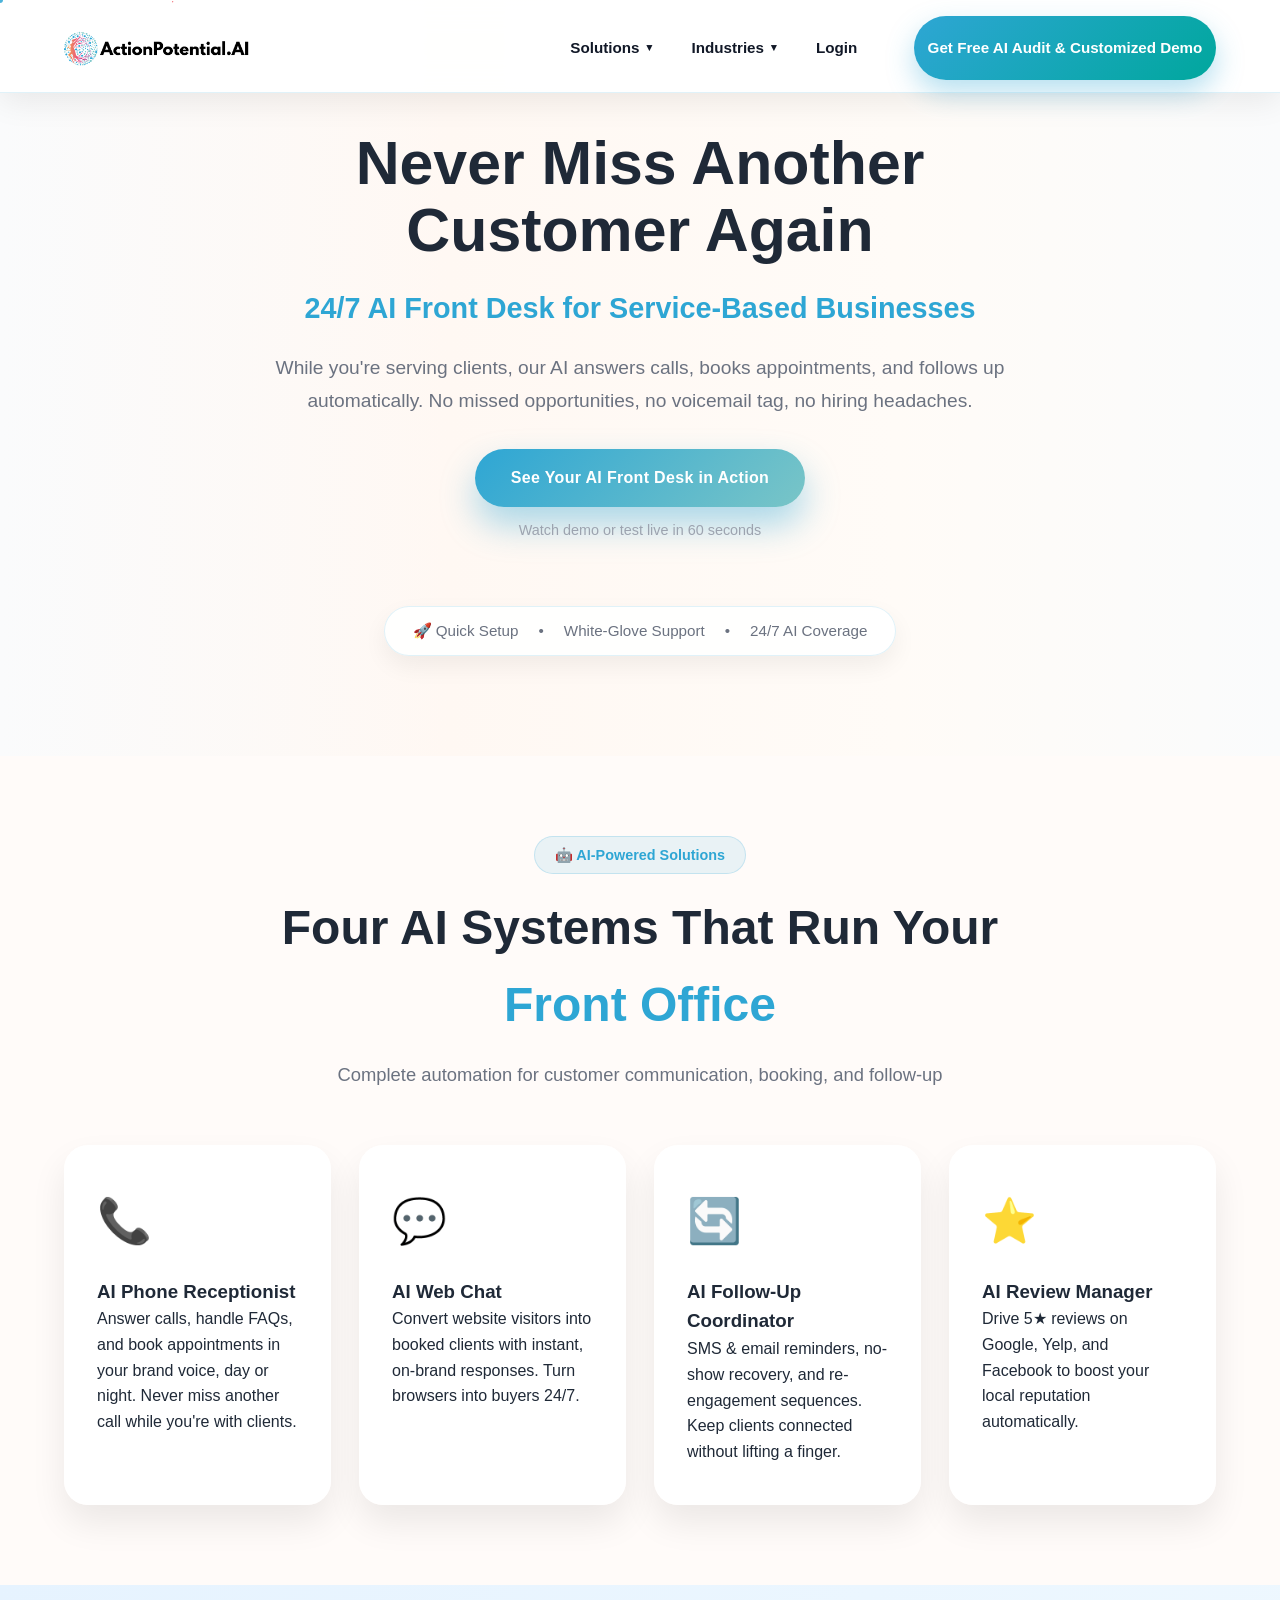
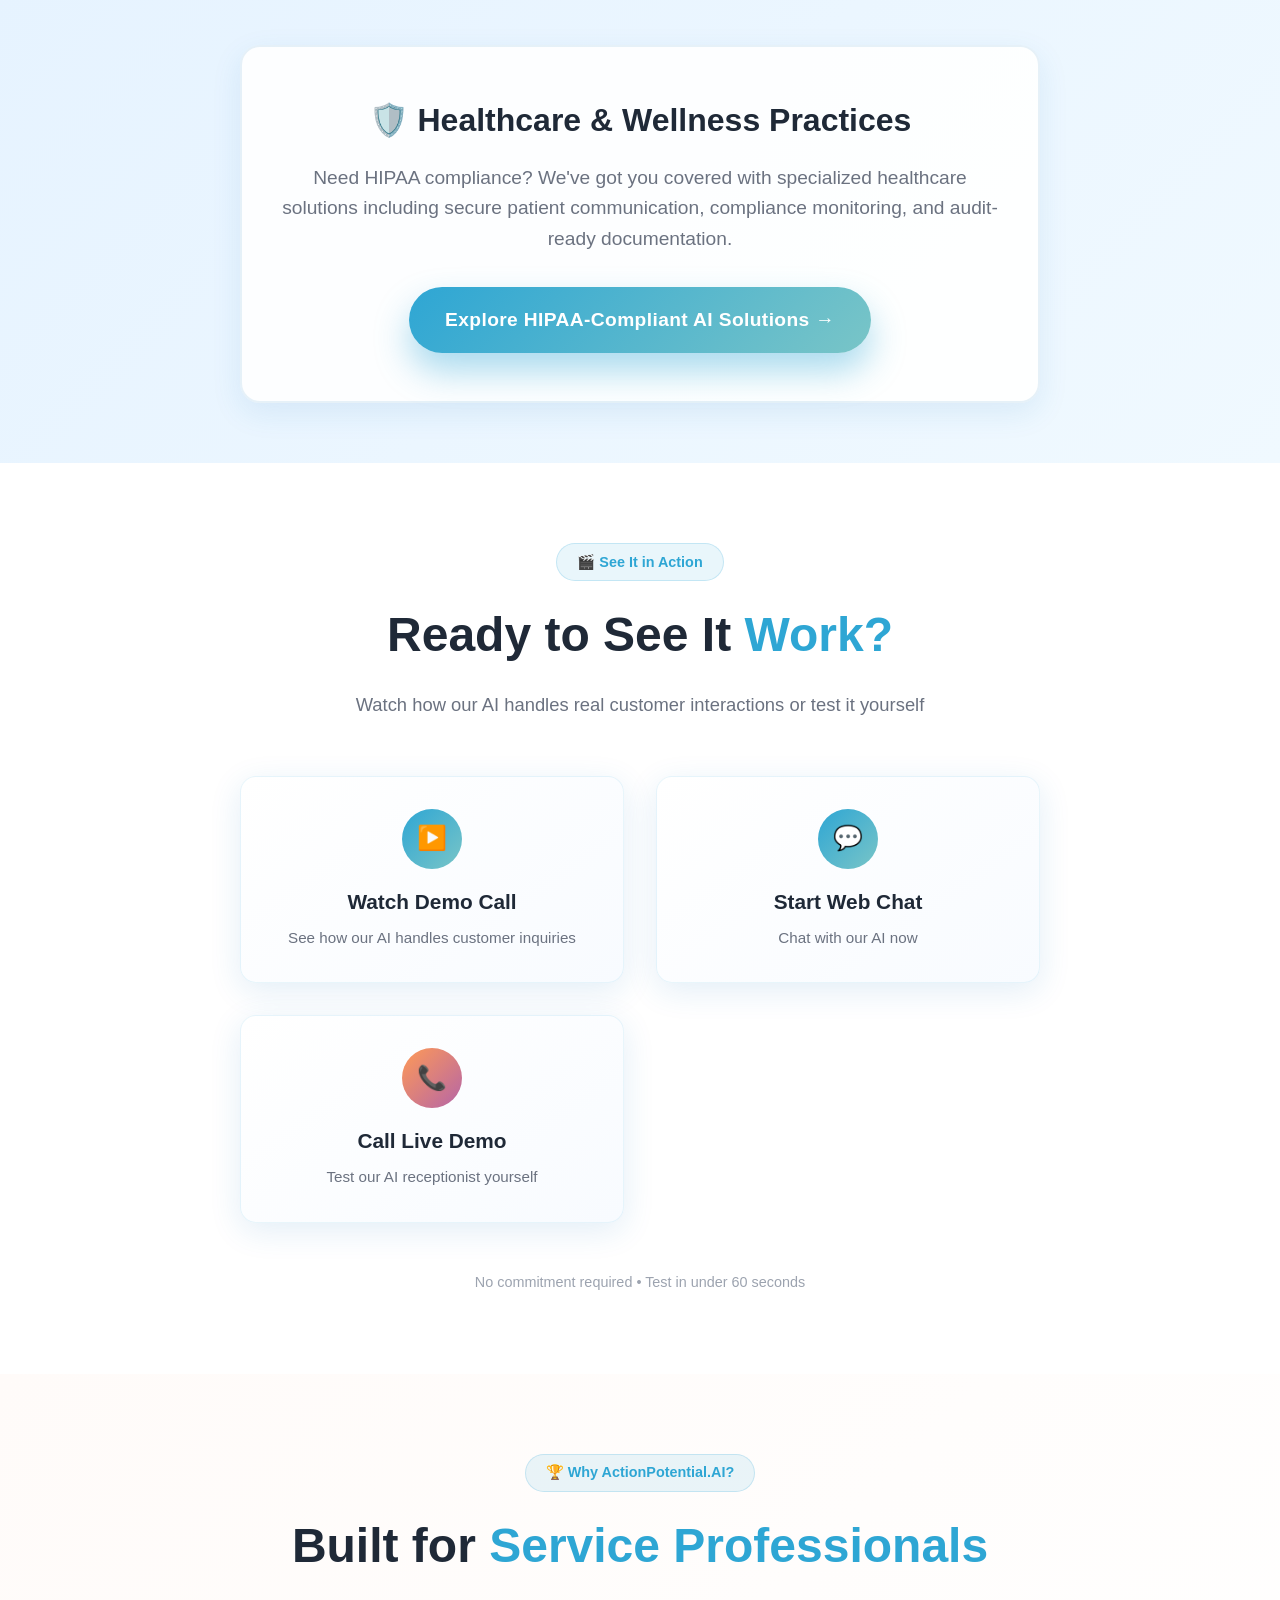
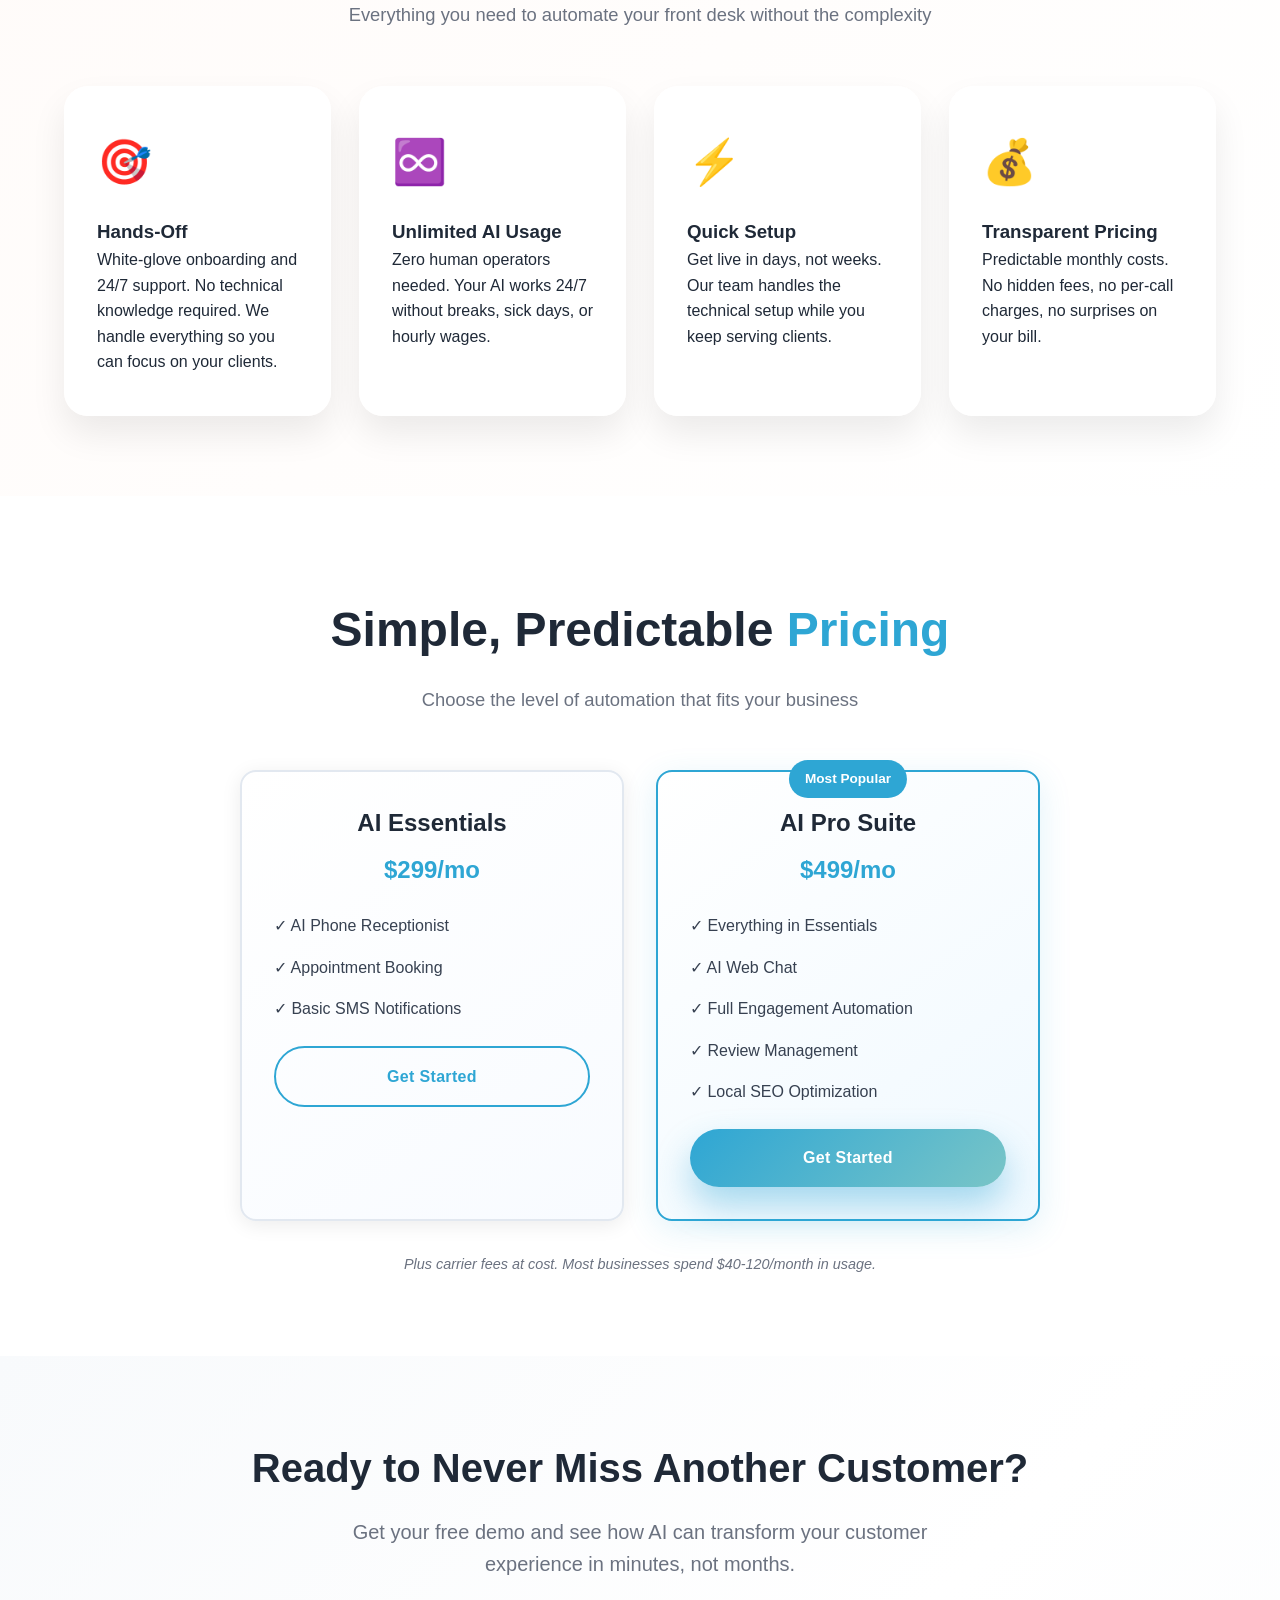
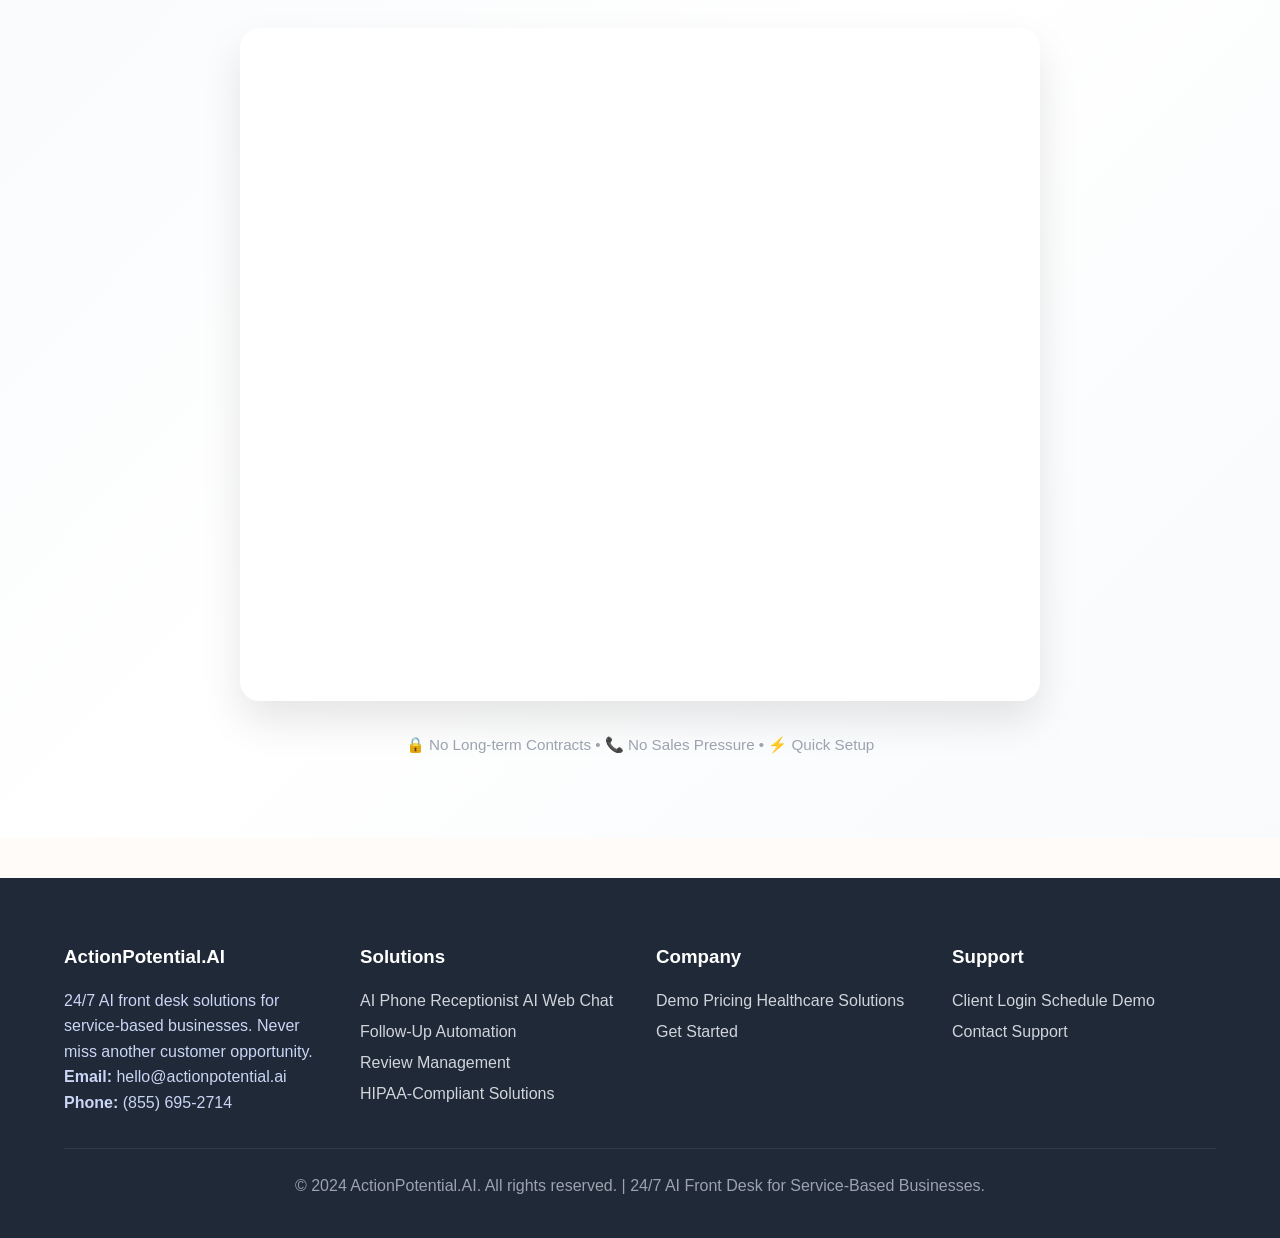
==== index.html @ dea73822 "feat(cursor): bring HIPAA pointer trail to home page Added the cursor-follower and dot visuals (with" ====
<!DOCTYPE html>
<html lang="en">
<head>
    <meta charset="UTF-8">
    <meta name="viewport" content="width=device-width, initial-scale=1.0">
    <title>ActionPotential.AI - 24/7 AI Front Desk for Service-Based Businesses</title>
    <meta name="description" content="Never miss a call, inquiry, or booking opportunity again. Our 24/7 AI receptionist, chat concierge, and engagement automations work for all service-based businesses.">
    
    <style>
        :root {
            --sand: #fffbf9;
            --card: rgba(255, 255, 255, 0.85);
            --glass: rgba(255, 255, 255, 0.9);
            --ink: #1f2937;
            --muted: #6b7280;
            --brand: #2EA6D4;
            --brand-dark: #1B75BB;
            --mint: #79C5C7;
            --nav-logo-size: clamp(48px, 6vw, 64px);
            --nav-logo-shift: calc(var(--nav-logo-size) * -0.23);
        }

        * {
            margin: 0;
            padding: 0;
            box-sizing: border-box;
            scroll-behavior: smooth;
        }

        body {
            font-family: -apple-system, BlinkMacSystemFont, 'Segoe UI', Roboto, sans-serif;
            line-height: 1.6;
            color: var(--ink);
            background: var(--sand);
            overflow-x: hidden;
        }

        img {
            max-width: 100%;
            height: auto;
            display: block;
        }

        a {
            color: var(--brand);
        }

        .mesh-gradient {
            position: fixed;
            inset: 0;
            background: var(--sand);
            z-index: -3;
        }

        .mesh-gradient::before {
            content: '';
            position: absolute;
            inset: 0;
            background:
                radial-gradient(circle at 20% 30%, rgba(255, 154, 86, 0.08) 0%, transparent 45%),
                radial-gradient(circle at 80% 60%, rgba(46, 166, 212, 0.08) 0%, transparent 50%),
                radial-gradient(circle at 40% 80%, rgba(121, 197, 199, 0.08) 0%, transparent 45%);
            animation: meshShift 30s ease-in-out infinite;
        }

        @keyframes meshShift {
            0%, 100% { transform: translate(0, 0) scale(1); }
            33% { transform: translate(-5%, -5%) scale(1.05); }
            66% { transform: translate(5%, 5%) scale(0.95); }
        }

        .floating-orbs {
            position: fixed;
            inset: 0;
            pointer-events: none;
            z-index: -2;
            overflow: hidden;
        }

        .orb {
            position: absolute;
            border-radius: 50%;
            filter: blur(80px);
            opacity: 0.12;
            animation: float 24s ease-in-out infinite;
            will-change: transform;
        }

        .orb1 { width: 600px; height: 600px; background: #2EA6D4; top: -200px; left: -200px; }
        .orb2 { width: 500px; height: 500px; background: #FF9A56; bottom: -200px; right: -150px; animation-delay: -6s; }
        .orb3 { width: 480px; height: 480px; background: #79C5C7; top: 30%; left: 45%; animation-delay: -12s; }
        .orb4 { width: 420px; height: 420px; background: #B565A7; top: 15%; right: 5%; animation-delay: -18s; }

        @keyframes float {
            0%, 100% { transform: translate(0, 0) scale(1); }
            25% { transform: translate(20px, -30px) scale(1.05); }
            50% { transform: translate(-15px, 20px) scale(0.95); }
            75% { transform: translate(-25px, -15px) scale(1.02); }
        }

        .cursor-follower {
            position: fixed;
            width: 48px;
            height: 48px;
            border-radius: 50%;
            background: radial-gradient(circle,
                rgba(46, 166, 212, 0.15) 0%,
                rgba(121, 197, 199, 0.1) 35%,
                rgba(27, 117, 187, 0.05) 60%,
                transparent 80%);
            pointer-events: none;
            z-index: 9999;
            transform: translate(-50%, -50%);
            transition: all 0.25s cubic-bezier(0.25, 0.46, 0.45, 0.94);
            mix-blend-mode: screen;
            filter: blur(0.5px);
            display: none;
            opacity: 0.85;
            will-change: transform, left, top;
        }

        .cursor-dot {
            position: fixed;
            width: 6px;
            height: 6px;
            border-radius: 50%;
            background: #2EA6D4;
            pointer-events: none;
            z-index: 10000;
            transform: translate(-50%, -50%);
            transition: all 0.08s ease-out;
            display: none;
            opacity: 0.85;
            will-change: transform, left, top;
        }

        @media (hover: hover) and (pointer: fine) {
            .cursor-follower,
            .cursor-dot {
                display: block;
            }

            body {
                cursor: none;
            }
        }

        body.cursor-hover .cursor-follower {
            width: 64px;
            height: 64px;
            background: radial-gradient(circle,
                rgba(255, 154, 86, 0.12) 0%,
                rgba(181, 101, 167, 0.08) 30%,
                rgba(46, 166, 212, 0.05) 60%,
                transparent 85%);
            filter: blur(0.8px);
            opacity: 0.95;
        }

        body.cursor-hover .cursor-dot {
            transform: translate(-50%, -50%) scale(1.25);
            background: linear-gradient(135deg, #2EA6D4, #00A79D);
        }

        body.cursor-service .cursor-follower {
            width: 72px;
            height: 72px;
            background: radial-gradient(circle,
                rgba(46, 166, 212, 0.08) 0%,
                rgba(27, 117, 187, 0.05) 40%,
                transparent 85%);
            border: 1px solid rgba(46, 166, 212, 0.15);
            filter: blur(0.5px);
        }

        body.cursor-gradient .cursor-follower {
            width: 56px;
            height: 56px;
            background: radial-gradient(circle,
                rgba(46, 166, 212, 0.12) 0%,
                rgba(121, 197, 199, 0.08) 30%,
                rgba(255, 154, 86, 0.04) 60%,
                transparent 85%);
            animation: gentlePulse 3s ease-in-out infinite;
            filter: blur(1px);
        }

        .cursor-follower.clicking {
            transform: translate(-50%, -50%) scale(0.85);
        }

        .cursor-dot.clicking {
            transform: translate(-50%, -50%) scale(0.6);
        }

        @keyframes gentlePulse {
            0%, 100% { transform: scale(1); opacity: 0.85; }
            50% { transform: scale(1.08); opacity: 1; }
        }

        @media (hover: none) and (pointer: coarse) {
            .cursor-follower,
            .cursor-dot {
                display: none !important;
            }

            body {
                cursor: auto !important;
            }
        }

        ::selection {
            background: rgba(46, 166, 212, 0.2);
            color: var(--ink);
        }

        ::-webkit-scrollbar { width: 12px; background: #f8fafc; }
        ::-webkit-scrollbar-track { background: #f1f5f9; border-radius: 10px; margin: 5px; }
        ::-webkit-scrollbar-thumb {
            background: var(--brand);
            border-radius: 10px;
            border: 2px solid #f1f5f9;
        }
        ::-webkit-scrollbar-thumb:hover { background: var(--brand-dark); }

        .container {
            max-width: 1200px;
            margin: 0 auto;
            padding: 0 24px;
        }

        header {
            position: fixed;
            inset: 0 0 auto 0;
            background: rgba(255, 255, 255, 0.92);
            border-bottom: 1px solid rgba(46, 166, 212, 0.15);
            backdrop-filter: blur(20px);
            -webkit-backdrop-filter: blur(20px);
            z-index: 1000;
            padding: 1rem 0 0.75rem 0;
            box-shadow: 0 8px 30px rgba(0, 0, 0, 0.08);
            animation: slideDown 0.8s ease;
        }

        @keyframes slideDown {
            from { transform: translateY(-100%); opacity: 0; }
            to { transform: translateY(0); opacity: 1; }
        }

        nav {
            display: flex;
            justify-content: space-between;
            align-items: center;
            gap: 1.5rem;
        }

        .logo {
            display: inline-flex;
            align-items: center;
            gap: 0.75rem;
            line-height: 1;
        }

        .logo a {
            display: inline-flex;
            align-items: center;
            line-height: 1;
        }

        .logo-image {
            height: var(--nav-logo-size);
            width: auto;
            display: block;
            transition: transform 0.3s ease;
            transform: translateY(var(--nav-logo-shift));
        }

        .logo-image:hover {
            transform: translateY(var(--nav-logo-shift)) scale(1.05);
        }

        .nav-links {
            display: flex;
            list-style: none;
            gap: 0.6rem;
            align-items: center;
            min-height: var(--nav-logo-size);
        }

        .nav-links .spacer {
            width: 1.5rem;
            display: inline-block;
        }

        .nav-item {
            position: relative;
        }

        .nav-link {
            display: inline-flex;
            align-items: center;
            justify-content: center;
            gap: 0.3rem;
            padding: 0 0.85rem;
            height: var(--nav-logo-size);
            border-radius: 999px;
            font-size: 0.95rem;
            font-weight: 600;
            color: #111827;
            line-height: 1;
            text-decoration: none;
            transition: background 0.2s ease, color 0.2s ease;
        }

        .nav-link:hover,
        .nav-link:focus-visible {
            background: rgba(46, 166, 212, 0.12);
            color: var(--ink);
        }

        .cta-link {
            background: linear-gradient(135deg, var(--brand), #00A79D);
            color: #fff !important;
            box-shadow: 0 12px 28px rgba(46, 166, 212, 0.35);
            position: relative;
            overflow: hidden;
        }

        .cta-link::before {
            content: '';
            position: absolute;
            inset: 0;
            background: linear-gradient(90deg, transparent, rgba(255,255,255,0.45), transparent);
            transform: translateX(-100%);
            transition: transform 0.5s ease;
        }

        .cta-link:hover::before {
            transform: translateX(100%);
        }

        .dropdown-arrow {
            font-size: 0.65rem;
            transition: transform 0.3s ease;
        }

        .nav-item:hover > .nav-link .dropdown-arrow {
            transform: rotate(180deg);
        }

        .mega {
            position: static;
        }

        .mega-panel {
            position: absolute;
            left: 50%;
            top: calc(100% + 0.3rem);
            transform: translate(-50%, 0);
            background: rgba(255, 255, 255, 0.98);
            border-radius: 24px;
            border: 1px solid rgba(46, 166, 212, 0.15);
            box-shadow: 0 35px 65px rgba(15, 23, 42, 0.18);
            padding: 2rem;
            min-width: 880px;
            opacity: 0;
            pointer-events: none;
            transition: opacity 0.18s ease;
            z-index: 1000;
        }

        .mega-panel.simple-grid {
            display: grid;
            grid-template-columns: 1fr;
            gap: 0.5rem;
            min-width: 320px;
            padding: 1.5rem;
        }

        .mega-panel.simple-grid a {
            font-size: 0.95rem;
            font-weight: 600;
        }

        .mega-panel.simple-grid a + a {
            margin-top: 0.4rem;
        }

        .mega-panel::before {
            content: '';
            position: absolute;
            top: -30px;
            left: -16px;
            right: -16px;
            height: 30px;
            pointer-events: none;
        }

        .industries-grid {
            display: grid;
            grid-template-columns: repeat(2, minmax(220px, 1fr));
            gap: 1.5rem;
        }

        .industries-grid a {
            display: block;
            padding: 0.65rem 0;
        }

        .mega-panel__intro {
            display: flex;
            justify-content: space-between;
            align-items: center;
            gap: 1.5rem;
            padding-bottom: 1.5rem;
            border-bottom: 1px solid rgba(15, 23, 42, 0.08);
        }

        .mega-panel__intro h3 {
            font-size: 1.25rem;
            margin-bottom: 0.4rem;
            color: var(--ink);
        }

        .mega-panel__intro p {
            margin: 0;
            color: var(--muted);
        }

        .mega-panel__cta {
            border-radius: 999px;
            padding: 0.65rem 1.75rem;
            border: 1px solid rgba(46, 166, 212, 0.4);
            text-decoration: none;
            font-weight: 600;
            color: var(--brand);
            transition: background 0.2s ease, color 0.2s ease;
            white-space: nowrap;
        }

        .mega-panel__cta:hover {
            background: rgba(46, 166, 212, 0.08);
            color: var(--brand-dark);
        }

        .mega-grid {
            display: grid;
            grid-template-columns: repeat(3, minmax(0, 1fr));
            gap: 1.5rem;
            margin-top: 1.5rem;
        }

        .mega:hover .mega-panel,
        .mega:focus-within .mega-panel,
        .mega.is-open .mega-panel {
            opacity: 1;
            pointer-events: auto;
            transform: translate(-50%, 0);
        }

        .mega-label {
            text-transform: uppercase;
            letter-spacing: 0.08em;
            font-size: 0.75rem;
            color: #9ca3af;
            margin-bottom: 0.85rem;
        }

        .mega-panel a {
            display: block;
            padding: 0.65rem 0;
            border-radius: 10px;
            text-decoration: none;
            color: var(--ink);
            transition: transform 0.2s ease, background 0.2s ease;
        }

        .mega-panel a strong {
            display: block;
            font-size: 0.98rem;
            font-weight: 600;
        }

        .mega-panel a small {
            display: block;
            font-size: 0.85rem;
            color: var(--muted);
            margin-top: 0.25rem;
        }

        .mega-panel a:hover {
            background: rgba(46, 166, 212, 0.08);
            transform: translateX(4px);
        }

        .mega-highlight {
            background: linear-gradient(135deg, rgba(46, 166, 212, 0.08), rgba(121, 197, 199, 0.12));
            border: 1px solid rgba(46, 166, 212, 0.2);
        }

        .mega-panel .mega-cta {
            margin-top: 0.5rem;
            border-radius: 999px;
            padding: 0.65rem 1.75rem;
            text-align: center;
            border: 1px solid rgba(46, 166, 212, 0.4);
        }

        .mega-panel ul {
            list-style: none;
            margin: 0;
            padding: 0;
        }

        .mega-panel ul li + li {
            margin-top: 0.4rem;
        }

        .btn-primary,
        .btn-secondary {
            border-radius: 999px;
            font-weight: 600;
            letter-spacing: 0.02em;
            padding: 1rem 2.25rem;
            display: inline-flex;
            justify-content: center;
            align-items: center;
            text-decoration: none;
            transition: transform 0.3s ease, box-shadow 0.3s ease;
        }

        .btn-primary {
            background: linear-gradient(135deg, var(--brand), var(--mint));
            color: white;
            box-shadow: 0 18px 35px rgba(46, 166, 212, 0.4);
        }

        .btn-primary:hover {
            transform: translateY(-2px);
        }

        .btn-secondary {
            border: 2px solid var(--brand);
            color: var(--brand);
            background: transparent;
        }

        .btn-secondary:hover {
            background: var(--brand);
            color: white;
            transform: translateY(-2px);
            box-shadow: 0 15px 30px rgba(46, 166, 212, 0.3);
        }

        .hero {
            padding: 130px 0 100px;
            background: linear-gradient(90deg, #fafbfc 0%, #fff8f3 35%, #fffbf7 70%, #fafbfc 100%);
            position: relative;
        }

        .hero-content {
            text-align: center;
            max-width: 840px;
            margin: 0 auto;
            position: relative;
            z-index: 2;
        }

        .hero h1 {
            font-size: clamp(2.5rem, 5vw, 3.8rem);
            font-weight: 800;
            line-height: 1.1;
            margin-bottom: 1rem;
        }

        .hero-subtitle {
            font-size: 1.6rem;
            font-weight: 600;
            color: var(--brand);
            margin-bottom: 1.25rem;
        }

        .hero-description {
            font-size: 1.2rem;
            color: var(--muted);
            margin-bottom: 1.5rem;
        }

        .hero-cta {
            margin: 2rem 0;
        }

        .hero-note {
            color: #9ca3af;
            font-size: 0.95rem;
        }

        .rating {
            display: inline-flex;
            gap: 0.75rem;
            flex-wrap: wrap;
            background: rgba(255, 255, 255, 0.9);
            padding: 0.75rem 1.75rem;
            border-radius: 999px;
            border: 1px solid rgba(46, 166, 212, 0.15);
            box-shadow: 0 10px 25px rgba(0, 0, 0, 0.06);
        }

        .rating span {
            font-size: 0.95rem;
            color: var(--muted);
        }

        section {
            position: relative;
        }

        .section-block {
            padding: 90px 0;
        }

        .section-header {
            text-align: center;
            max-width: 720px;
            margin: 0 auto 3.5rem;
        }

        .section-badge {
            display: inline-flex;
            align-items: center;
            gap: 0.35rem;
            padding: 0.4rem 1.25rem;
            border-radius: 999px;
            background: rgba(46, 166, 212, 0.1);
            color: var(--brand);
            border: 1px solid rgba(46, 166, 212, 0.2);
            font-size: 0.9rem;
            font-weight: 600;
        }

        .section-header h2 {
            font-size: clamp(2.2rem, 4vw, 3rem);
            margin: 1rem 0;
        }

        .section-header p {
            font-size: 1.15rem;
            color: var(--muted);
        }

        .highlight {
            color: var(--brand);
        }

        .services {
            background: linear-gradient(135deg, #fffbf9 0%, #fffefd 45%, #fffbf9 100%);
        }

        .services-grid {
            display: grid;
            grid-template-columns: repeat(auto-fit, minmax(260px, 1fr));
            gap: 1.75rem;
        }

        .service-card {
            background: var(--glass);
            padding: 2.5rem 2rem;
            border-radius: 24px;
            border: 1px solid rgba(255, 255, 255, 0.7);
            box-shadow: 0 18px 35px rgba(0, 0, 0, 0.08);
            backdrop-filter: blur(18px);
            -webkit-backdrop-filter: blur(18px);
            transition: transform 0.35s ease, box-shadow 0.35s ease;
        }

        .service-card:hover {
            transform: translateY(-8px);
            box-shadow: 0 30px 45px rgba(46, 166, 212, 0.2);
        }

        .service-icon {
            font-size: 2.75rem;
            margin-bottom: 1.25rem;
        }

        .callout-card {
            max-width: 860px;
            margin: 0 auto;
            padding: 3rem 2.5rem;
            background: linear-gradient(135deg, rgba(240, 249, 255, 0.9), rgba(255, 255, 255, 0.9));
            border-radius: 28px;
            border: 1px solid rgba(46, 166, 212, 0.15);
            text-align: center;
            box-shadow: 0 25px 55px rgba(46, 166, 212, 0.18);
        }

        .callout-card h3 {
            font-size: 2rem;
            margin-bottom: 1rem;
        }

        .callout-card p {
            color: var(--muted);
            margin-bottom: 1.75rem;
            font-size: 1.15rem;
        }

        .demo-grid {
            display: grid;
            grid-template-columns: repeat(auto-fit, minmax(240px, 1fr));
            gap: 1.5rem;
            margin-top: 2rem;
        }

        .demo-card {
            background: var(--glass);
            border-radius: 24px;
            padding: 2rem 1.5rem;
            border: 1px solid rgba(255, 255, 255, 0.7);
            box-shadow: 0 20px 40px rgba(27, 117, 187, 0.12);
            text-align: center;
            transition: transform 0.3s ease, box-shadow 0.3s ease;
        }

        .demo-card.accent {
            border-color: rgba(255, 154, 86, 0.4);
            box-shadow: 0 25px 45px rgba(255, 154, 86, 0.25);
        }

        .demo-card:hover {
            transform: translateY(-8px);
        }

        .demo-icon {
            width: 64px;
            height: 64px;
            border-radius: 50%;
            margin: 0 auto 1rem;
            display: grid;
            place-items: center;
            font-size: 1.5rem;
            color: white;
            background: linear-gradient(135deg, var(--brand), var(--mint));
        }

        .demo-card h4 {
            font-size: 1.25rem;
            margin-bottom: 0.5rem;
        }

        .demo-card p {
            color: var(--muted);
            font-size: 0.95rem;
        }

        .section-note {
            text-align: center;
            color: #9ca3af;
            margin-top: 1.5rem;
            font-size: 0.95rem;
        }

        .why-choose {
            background: linear-gradient(135deg, #fffbf9 0%, #ffffff 60%, #fffbf9 100%);
        }

        .pricing-grid {
            max-width: 900px;
            margin: 0 auto;
            display: grid;
            grid-template-columns: repeat(auto-fit, minmax(260px, 1fr));
            gap: 1.75rem;
        }

        .pricing-card {
            background: var(--glass);
            padding: 2.25rem;
            border-radius: 24px;
            border: 1px solid rgba(255, 255, 255, 0.7);
            text-align: center;
            box-shadow: 0 25px 50px rgba(0, 0, 0, 0.08);
        }

        .pricing-card.featured {
            border: 2px solid var(--brand);
            box-shadow: 0 35px 60px rgba(46, 166, 212, 0.2);
            position: relative;
        }

        .pricing-card.featured::before {
            content: "Most Popular";
            position: absolute;
            top: -14px;
            left: 50%;
            transform: translateX(-50%);
            background: var(--brand);
            color: white;
            padding: 0.35rem 1.25rem;
            border-radius: 999px;
            font-size: 0.85rem;
            letter-spacing: 0.02em;
        }

        .pricing-price {
            font-size: 2.2rem;
            font-weight: 700;
            color: var(--brand);
            margin: 1rem 0;
        }

        .pricing-list {
            text-align: left;
            margin: 1.5rem 0;
        }

        .pricing-list p {
            color: var(--ink);
            margin-bottom: 0.75rem;
        }

        .pricing-footnote {
            text-align: center;
            margin-top: 2rem;
            color: var(--muted);
            font-style: italic;
            font-size: 0.9rem;
        }

        .cta-panel {
            max-width: 860px;
            margin: 0 auto;
            padding: 3rem 2.5rem;
            border-radius: 28px;
            text-align: center;
            background: linear-gradient(135deg, rgba(27, 117, 187, 0.05), rgba(46, 166, 212, 0.08));
            border: 1px solid rgba(46, 166, 212, 0.2);
            box-shadow: 0 30px 70px rgba(46, 166, 212, 0.18);
        }

        .booking-section {
            background: linear-gradient(135deg, #f8fafc 0%, #ffffff 40%, #f8fafc 100%);
        }

        .booking-panel {
            max-width: 860px;
            margin: 0 auto;
            background: rgba(255, 255, 255, 0.95);
            border-radius: 24px;
            padding: 2rem;
            border: 1px solid rgba(255, 255, 255, 0.8);
            box-shadow: 0 25px 55px rgba(0, 0, 0, 0.1);
        }

        .booking-frame {
            width: 100%;
            border: none;
            border-radius: 16px;
            height: 600px;
        }

        .booking-note {
            text-align: center;
            margin-top: 1.5rem;
            color: #9ca3af;
        }

        footer {
            background: var(--ink);
            color: #cbd5f5;
            padding: 4rem 0 2.5rem;
            margin-top: 40px;
        }

        .footer-content {
            display: grid;
            grid-template-columns: repeat(auto-fit, minmax(220px, 1fr));
            gap: 2rem;
            margin-bottom: 2rem;
        }

        .footer-section h3 {
            color: white;
            margin-bottom: 1rem;
        }

        .footer-section a {
            color: #d1d5db;
            text-decoration: none;
            margin-bottom: 0.35rem;
            display: inline-flex;
        }

        .footer-section a:hover {
            color: var(--brand);
        }

        .footer-bottom {
            border-top: 1px solid rgba(255, 255, 255, 0.08);
            padding-top: 1.5rem;
            text-align: center;
            color: #9ca3af;
        }

        .animate-on-scroll {
            opacity: 0;
            transform: translateY(24px);
            transition: opacity 0.8s ease, transform 0.8s ease;
        }

        .animate-on-scroll.animate-in {
            opacity: 1;
            transform: translateY(0);
        }

        @media (max-width: 992px) {
            nav {
                flex-wrap: wrap;
            }

            .header-actions {
                margin-left: auto;
            }
        }

        @media (max-width: 1024px) {
            .mega-panel {
                display: none !important;
            }
        }

        @media (max-width: 768px) {
            :root {
                --nav-logo-shift: 0px;
            }

            header {
                padding: 0.5rem 0;
            }

            .nav-links {
                display: none;
            }

            .hero {
                padding: 120px 0 80px;
            }

            .services-grid,
            .demo-grid,
            .pricing-grid {
                grid-template-columns: 1fr;
            }

            .callout-card,
            .cta-panel {
                padding: 2.25rem 1.5rem;
            }

            .dropdown-arrow {
                display: none;
            }
        }

        .mobile-heading {
            font-size: 0.85rem;
            text-transform: uppercase;
            letter-spacing: 0.08em;
            color: #9ca3af;
            margin-bottom: 0.5rem;
        }

        @media (max-width: 500px) {
            .hero {
                padding: 110px 0 70px;
            }

            .hero h1 {
                font-size: 2.2rem;
            }

            .hero-subtitle {
                font-size: 1.25rem;
            }

            .section-block {
                padding: 70px 0;
            }

            .callout-card h3 {
                font-size: 1.5rem;
            }
        }
    </style>
</head>
<body>
    <!-- Top anchor for logo link -->
    <div id="top"></div>
    
    <!-- Background Elements -->
    <div class="mesh-gradient"></div>
    <div class="floating-orbs">
        <div class="orb orb1"></div>
        <div class="orb orb2"></div>
        <div class="orb orb3"></div>
        <div class="orb orb4"></div>
    </div>

    <div class="cursor-follower"></div>
    <div class="cursor-dot"></div>

    <!-- Header -->
    <header>
        <div class="container">
            <nav>
                <div class="logo">
                    <a href="/">
                        <img src="logotrans.png" alt="ActionPotential.AI" class="logo-image">
                    </a>
                </div>
                <ul class="nav-links">
                    <li class="nav-item mega">
                        <a href="/#services" class="nav-link">
                            Solutions
                            <span class="dropdown-arrow">▼</span>
                        </a>
                        <div class="mega-panel simple-grid">
                            <a href="/#services"><strong>AI Front Desk</strong></a>
                            <a href="/#services"><strong>Full Funnel Behavior-Based Advertising & Automation</strong></a>
                            <a href="/#services"><strong>Answer Engine Optimization (AEO)</strong></a>
                        </div>
                    </li>
                    <li class="nav-item mega">
                        <a href="/#who-we-serve" class="nav-link">
                            Industries
                            <span class="dropdown-arrow">▼</span>
                        </a>
                        <div class="mega-panel industries-grid">
                            <div>
                                <p class="mega-label">Column One</p>
                            <a href="/hipaa.html"><strong>Healthcare</strong><small>HIPAA-ready AI front desk for medical, dental, behavioral health, PT, and more.</small></a>
                                <a href="/#who-we-serve"><strong>Fitness & Wellness</strong><small>Gyms, yoga, studios, coaches, and wellness centers that live on bookings.</small></a>
                                <a href="/#who-we-serve"><strong>Home Services</strong><small>HVAC, plumbing, electrical, cleaning, and trades that can’t miss urgent calls.</small></a>
                                <a href="/#who-we-serve"><strong>Salons & Beauty</strong><small>Salons, spas, med spas, and studios that depend on rebooking and reviews.</small></a>
                            </div>
                            <div>
                                <p class="mega-label">Column Two</p>
                                <a href="/#who-we-serve"><strong>Restaurants & Hospitality</strong><small>Answer calls, manage reservations, events, and catering inquiries automatically.</small></a>
                                <a href="/#who-we-serve"><strong>Real Estate</strong><small>Capture buyer/seller leads, route calls, and book consultations 24/7.</small></a>
                                <a href="/#who-we-serve"><strong>Legal & Professional Services</strong><small>Law firms, accountants, and advisors who can’t afford missed consults.</small></a>
                                <a href="/#who-we-serve"><strong>Automotive</strong><small>Auto repair, detailing, tire shops, and body shops driven by phone and bookings.</small></a>
                            </div>
                        </div>
                    </li>
                    <li>
                        <a href="https://app.actionpotential.ai/" class="nav-link" target="_blank" rel="noopener">Login</a>
                    </li>
                    <li>
                        <span class="spacer" aria-hidden="true"></span>
                    </li>
                    <li>
                        <a href="/#book-demo" class="nav-link cta-link">Get Free AI Audit & Customized Demo</a>
                    </li>
                </ul>
            </nav>
        </div>
    </header>

    <!-- Hero Section -->
    <section class="hero">
        <div class="container">
            <div class="hero-content">
                <div class="hero-text">
                    <h1>
                        Never Miss Another Customer Again
                    </h1>
                    <h2 style="font-size: 1.8rem; font-weight: 600; color: #2EA6D4; margin: 1.5rem 0; line-height: 1.4;">
                        24/7 AI Front Desk for Service-Based Businesses
                    </h2>
                    <p style="font-size: 1.2rem; color: #6b7280; margin-bottom: 2rem; line-height: 1.7;">
                        While you're serving clients, our AI answers calls, books appointments, and follows up automatically. No missed opportunities, no voicemail tag, no hiring headaches.
                    </p>
                    
                    <!-- CTA Button -->
                    <div style="margin: 2rem 0;">
                        <a href="#demo" class="btn-primary">
                            See Your AI Front Desk in Action
                        </a>
                        <p style="margin-top: 0.75rem; color: #9ca3af; font-size: 0.9rem;">
                            Watch demo or test live in 60 seconds
                        </p>
                    </div>
                    
                    <!-- Badge Row -->
                    <div class="rating" style="justify-content: center; margin-top: 2rem;">
                        <span>🚀 Quick Setup</span>
                        <span style="margin: 0 0.5rem;">•</span>
                        <span>White-Glove Support</span>
                        <span style="margin: 0 0.5rem;">•</span>
                        <span>24/7 AI Coverage</span>
                    </div>
                </div>
            </div>
        </div>
    </section>

    <!-- Services Section -->
    <section id="services" class="services" style="padding: 80px 0; background: #fffbf9;">
        <div class="container">
            <div class="section-header">
                <div class="section-badge">🤖 AI-Powered Solutions</div>
                <h2>Four AI Systems That Run Your <span class="highlight">Front Office</span></h2>
                <p>Complete automation for customer communication, booking, and follow-up</p>
            </div>
            
            <div class="services-grid">
                <div class="service-card">
                    <div class="service-icon">📞</div>
                    <h3>AI Phone Receptionist</h3>
                    <p>Answer calls, handle FAQs, and book appointments in your brand voice, day or night. Never miss another call while you're with clients.</p>
                </div>
                
                <div class="service-card">
                    <div class="service-icon">💬</div>
                    <h3>AI Web Chat</h3>
                    <p>Convert website visitors into booked clients with instant, on-brand responses. Turn browsers into buyers 24/7.</p>
                </div>
                
                <div class="service-card">
                    <div class="service-icon">🔄</div>
                    <h3>AI Follow-Up Coordinator</h3>
                    <p>SMS & email reminders, no-show recovery, and re-engagement sequences. Keep clients connected without lifting a finger.</p>
                </div>
                
                <div class="service-card">
                    <div class="service-icon">⭐</div>
                    <h3>AI Review Manager</h3>
                    <p>Drive 5★ reviews on Google, Yelp, and Facebook to boost your local reputation automatically.</p>
                </div>
            </div>
        </div>
    </section>

    <!-- HIPAA Callout Section -->
    <section style="padding: 60px 0; background: linear-gradient(135deg, #e6f3ff, #f0f9ff);">
        <div class="container">
            <div style="max-width: 800px; margin: 0 auto; text-align: center; padding: 3rem 2rem; background: rgba(255, 255, 255, 0.9); border-radius: 20px; box-shadow: 0 10px 30px rgba(27, 117, 187, 0.1); border: 2px solid rgba(27, 117, 187, 0.1);">
                <h3 style="font-size: 2rem; font-weight: 700; color: #1f2937; margin-bottom: 1rem;">
                    🛡️ Healthcare & Wellness Practices
                </h3>
                <p style="font-size: 1.2rem; color: #6b7280; margin-bottom: 2rem; line-height: 1.6;">
                    Need HIPAA compliance? We've got you covered with specialized healthcare solutions including secure patient communication, compliance monitoring, and audit-ready documentation.
                </p>
                <a href="hipaa.html" class="btn-primary" style="font-size: 1.2rem; padding: 18px 36px;">
                    Explore HIPAA-Compliant AI Solutions →
                </a>
            </div>
        </div>
    </section>

    <!-- Demo Section -->
    <section id="demo" style="padding: 80px 0; background: #ffffff;">
        <div class="container">
            <div class="section-header">
                <div class="section-badge">🎬 See It in Action</div>
                <h2>Ready to See It <span class="highlight">Work?</span></h2>
                <p>Watch how our AI handles real customer interactions or test it yourself</p>
            </div>
            
            <div style="max-width: 800px; margin: 0 auto; text-align: center;">
                <div style="display: grid; grid-template-columns: 1fr 1fr; gap: 2rem; margin-bottom: 3rem;">
                    <!-- Watch Demo -->
                    <div style="background: linear-gradient(145deg, #ffffff 0%, #f8fbff 100%); border-radius: 16px; padding: 2rem; box-shadow: 0 8px 32px rgba(27, 117, 187, 0.12); border: 1px solid rgba(46, 166, 212, 0.1); cursor: pointer; transition: all 0.3s ease;">
                        <div style="width: 60px; height: 60px; background: linear-gradient(135deg, #2EA6D4, #79C5C7); border-radius: 50%; display: flex; align-items: center; justify-content: center; margin: 0 auto 1rem; color: white; font-size: 1.5rem;">▶️</div>
                        <h4 style="font-size: 1.3rem; font-weight: 600; color: #1f2937; margin-bottom: 0.5rem;">Watch Demo Call</h4>
                        <p style="color: #6b7280; margin: 0; font-size: 0.95rem;">See how our AI handles customer inquiries</p>
                    </div>
                    
                    <!-- Test Live -->
                    <div id="start-web-chat-tile" style="background: linear-gradient(145deg, #ffffff 0%, #f8fbff 100%); border-radius: 16px; padding: 2rem; box-shadow: 0 8px 32px rgba(27, 117, 187, 0.12); border: 1px solid rgba(46, 166, 212, 0.1); cursor: pointer; transition: all 0.3s ease;">
                        <div style="width: 60px; height: 60px; background: linear-gradient(135deg, #2EA6D4, #79C5C7); border-radius: 50%; display: flex; align-items: center; justify-content: center; margin: 0 auto 1rem; color: white; font-size: 1.5rem;">💬</div>
                        <h4 style="font-size: 1.3rem; font-weight: 600; color: #1f2937; margin-bottom: 0.5rem;">Start Web Chat</h4>
                        <p style="color: #6b7280; margin: 0; font-size: 0.95rem;">Chat with our AI now</p>
                    </div>

                    <a href="tel:1-855-695-2714" style="text-decoration: none; color: inherit;">
                        <div style="background: linear-gradient(145deg, #ffffff 0%, #f8fbff 100%); border-radius: 16px; padding: 2rem; box-shadow: 0 8px 32px rgba(27, 117, 187, 0.12); border: 1px solid rgba(46, 166, 212, 0.1); cursor: pointer; transition: all 0.3s ease;">
                            <div style="width: 60px; height: 60px; background: linear-gradient(135deg, #FF9A56, #B565A7); border-radius: 50%; display: flex; align-items: center; justify-content: center; margin: 0 auto 1rem; color: white; font-size: 1.5rem;">📞</div>
                            <h4 style="font-size: 1.3rem; font-weight: 600; color: #1f2937; margin-bottom: 0.5rem;">Call Live Demo</h4>
                            <p style="color: #6b7280; margin: 0; font-size: 0.95rem;">Test our AI receptionist yourself</p>
                        </div>
                    </a>
                </div>
                
                <p style="color: #9ca3af; font-size: 0.9rem;">No commitment required • Test in under 60 seconds</p>
            </div>
        </div>
    </section>

    <!-- Why Choose Section -->
    <section style="padding: 80px 0; background: linear-gradient(135deg, #fffbf9, #ffffff);">
        <div class="container">
            <div class="section-header">
                <div class="section-badge">🏆 Why ActionPotential.AI?</div>
                <h2>Built for <span class="highlight">Service Professionals</span></h2>
                <p>Everything you need to automate your front desk without the complexity</p>
            </div>
            
            <div class="services-grid">
                <div class="service-card">
                    <div class="service-icon">🎯</div>
                    <h3>Hands-Off</h3>
                    <p>White-glove onboarding and 24/7 support. No technical knowledge required. We handle everything so you can focus on your clients.</p>
                </div>
                
                <div class="service-card">
                    <div class="service-icon">♾️</div>
                    <h3>Unlimited AI Usage</h3>
                    <p>Zero human operators needed. Your AI works 24/7 without breaks, sick days, or hourly wages.</p>
                </div>
                
                <div class="service-card">
                    <div class="service-icon">⚡</div>
                    <h3>Quick Setup</h3>
                    <p>Get live in days, not weeks. Our team handles the technical setup while you keep serving clients.</p>
                </div>
                
                <div class="service-card">
                    <div class="service-icon">💰</div>
                    <h3>Transparent Pricing</h3>
                    <p>Predictable monthly costs. No hidden fees, no per-call charges, no surprises on your bill.</p>
                </div>
            </div>
        </div>
    </section>

    <!-- Pricing Section -->
    <section id="pricing" style="padding: 80px 0; background: #ffffff;">
        <div class="container">
            <div class="section-header">
                <h2>Simple, Predictable <span class="highlight">Pricing</span></h2>
                <p>Choose the level of automation that fits your business</p>
            </div>
            
            <div style="max-width: 800px; margin: 0 auto;">
                <div style="display: grid; grid-template-columns: 1fr 1fr; gap: 2rem;">
                    <!-- AI Essentials -->
                    <div style="background: linear-gradient(145deg, #ffffff 0%, #f8fbff 100%); border: 2px solid #e2e8f0; border-radius: 16px; padding: 2rem; text-align: center; box-shadow: 0 4px 20px rgba(0, 0, 0, 0.08);">
                        <h3 style="font-size: 1.5rem; font-weight: 700; color: #1f2937; margin-bottom: 0.5rem;">AI Essentials</h3>
                        <p style="font-size: 1.5rem; font-weight: 600; color: #2EA6D4; margin-bottom: 1.5rem;">$299/mo</p>
                        <div style="text-align: left; margin-bottom: 1.5rem;">
                            <p style="color: #374151; line-height: 1.6; margin-bottom: 1rem;">✓ AI Phone Receptionist</p>
                            <p style="color: #374151; line-height: 1.6; margin-bottom: 1rem;">✓ Appointment Booking</p>
                            <p style="color: #374151; line-height: 1.6; margin-bottom: 1rem;">✓ Basic SMS Notifications</p>
                        </div>
                        <a href="#book-demo" class="btn-secondary" style="width: 100%; display: block; text-align: center;">Get Started</a>
                    </div>

                    <!-- AI Pro Suite -->
                    <div style="background: linear-gradient(145deg, #ffffff 0%, #f0f9ff 100%); border: 2px solid #2EA6D4; border-radius: 16px; padding: 2rem; text-align: center; box-shadow: 0 8px 32px rgba(46, 166, 212, 0.15); position: relative;">
                        <div style="position: absolute; top: -12px; left: 50%; transform: translateX(-50%); background: #2EA6D4; color: white; padding: 0.5rem 1rem; border-radius: 20px; font-size: 0.85rem; font-weight: 600;">
                            Most Popular
                        </div>
                        <h3 style="font-size: 1.5rem; font-weight: 700; color: #1f2937; margin-bottom: 0.5rem;">AI Pro Suite</h3>
                        <p style="font-size: 1.5rem; font-weight: 600; color: #2EA6D4; margin-bottom: 1.5rem;">$499/mo</p>
                        <div style="text-align: left; margin-bottom: 1.5rem;">
                            <p style="color: #374151; line-height: 1.6; margin-bottom: 1rem;">✓ Everything in Essentials</p>
                            <p style="color: #374151; line-height: 1.6; margin-bottom: 1rem;">✓ AI Web Chat</p>
                            <p style="color: #374151; line-height: 1.6; margin-bottom: 1rem;">✓ Full Engagement Automation</p>
                            <p style="color: #374151; line-height: 1.6; margin-bottom: 1rem;">✓ Review Management</p>
                            <p style="color: #374151; line-height: 1.6; margin-bottom: 1rem;">✓ Local SEO Optimization</p>
                        </div>
                        <a href="#book-demo" class="btn-primary" style="width: 100%; display: block; text-align: center;">Get Started</a>
                    </div>
                </div>
                
                <p style="text-align: center; color: #6b7280; font-size: 0.9rem; margin-top: 2rem; font-style: italic;">
                    Plus carrier fees at cost. Most businesses spend $40-120/month in usage.
                </p>
            </div>
        </div>
    </section>

    <!-- Final CTA Section -->
    <section id="book-demo" style="padding: 80px 0; background: linear-gradient(135deg, #f8fafc 0%, #ffffff 50%, #f8fafc 100%);">
        <div class="container">
            <div style="text-align: center; margin-bottom: 3rem;">
                <h2 style="font-size: 2.5rem; font-weight: 700; color: #1f2937; margin-bottom: 1rem;">Ready to Never Miss Another Customer?</h2>
                <p style="font-size: 1.25rem; color: #6b7280; max-width: 600px; margin: 0 auto;">Get your free demo and see how AI can transform your customer experience in minutes, not months.</p>
            </div>
            
            <!-- Calendar Widget Container -->
            <div style="max-width: 800px; margin: 0 auto; background: rgba(255, 255, 255, 0.95); border-radius: 20px; padding: 2rem; box-shadow: 0 20px 40px rgba(0, 0, 0, 0.1); border: 1px solid rgba(255, 255, 255, 0.8);">
                <iframe src="https://link.actionpotential.ai/widget/booking/ksD7NPYqg5JoFugUIJnm" style="width: 100%; border: none; overflow: hidden; height: 600px; border-radius: 16px;" scrolling="no" id="ksD7NPYqg5JoFugUIJnm_1753301135350"></iframe>
            </div>
            
            <div style="text-align: center; margin-top: 2rem;">
                <p style="color: #9ca3af; font-size: 0.95rem;">🔒 No Long-term Contracts • 📞 No Sales Pressure • ⚡ Quick Setup</p>
            </div>
        </div>
    </section>
    <script src="https://link.actionpotential.ai/js/form_embed.js" type="text/javascript"></script>

    <!-- Footer -->
    <footer id="contact">
        <div class="container">
            <div class="footer-content">
                <div class="footer-section">
                    <h3>ActionPotential.AI</h3>
                    <p>24/7 AI front desk solutions for service-based businesses. Never miss another customer opportunity.</p>
                    <p><strong>Email:</strong> hello@actionpotential.ai</p>
                    <p><strong>Phone:</strong> (855) 695-2714</p>
                </div>
                <div class="footer-section">
                    <h3>Solutions</h3>
                    <a href="#services">AI Phone Receptionist</a>
                    <a href="#services">AI Web Chat</a>
                    <a href="#services">Follow-Up Automation</a>
                    <a href="#services">Review Management</a>
                    <a href="hipaa.html">HIPAA-Compliant Solutions</a>
                </div>
                <div class="footer-section">
                    <h3>Company</h3>
                    <a href="#demo">Demo</a>
                    <a href="#pricing">Pricing</a>
                    <a href="hipaa.html">Healthcare Solutions</a>
                    <a href="#book-demo">Get Started</a>
                </div>
                <div class="footer-section">
                    <h3>Support</h3>
                    <a href="https://app.actionpotential.ai/" target="_blank">Client Login</a>
                    <a href="#book-demo">Schedule Demo</a>
                    <a href="mailto:hello@actionpotential.ai">Contact Support</a>
                </div>
            </div>
            <div class="footer-bottom">
                <p>&copy; 2024 ActionPotential.AI. All rights reserved. | 24/7 AI Front Desk for Service-Based Businesses.</p>
            </div>
        </div>
    </footer>

    <script>
        // Simple smooth scrolling for anchor links
        document.querySelectorAll('a[href^="#"]').forEach(anchor => {
            anchor.addEventListener('click', function (e) {
                e.preventDefault();
                const target = document.querySelector(this.getAttribute('href'));
                if (target) {
                    const headerOffset = 80;
                    const elementPosition = target.offsetTop;
                    const offsetPosition = elementPosition - headerOffset;

                    window.scrollTo({
                        top: offsetPosition,
                        behavior: 'smooth'
                    });
                }
            });
        });

        // Simple parallax effect for floating orbs
        window.addEventListener('scroll', () => {
            const scrolled = window.pageYOffset;
            const orbs = document.querySelectorAll('.orb');
            
            orbs.forEach((orb, index) => {
                const speed = 0.5 + (index * 0.1);
                orb.style.transform = `translateY(${scrolled * speed}px)`;
            });
        });

        const cursorFollower = document.querySelector('.cursor-follower');
        const cursorDot = document.querySelector('.cursor-dot');
        let mouseX = 0;
        let mouseY = 0;
        let followerX = 0;
        let followerY = 0;
        let dotX = 0;
        let dotY = 0;
        const hasHoverCursor = window.matchMedia('(hover: hover) and (pointer: fine)').matches;

        if (cursorFollower && cursorDot && hasHoverCursor) {
            document.addEventListener('mousemove', (event) => {
                mouseX = event.clientX;
                mouseY = event.clientY;
            });

            const animateCursor = () => {
                followerX += (mouseX - followerX) * 0.06;
                followerY += (mouseY - followerY) * 0.06;
                cursorFollower.style.left = `${followerX}px`;
                cursorFollower.style.top = `${followerY}px`;

                dotX += (mouseX - dotX) * 0.2;
                dotY += (mouseY - dotY) * 0.2;
                cursorDot.style.left = `${dotX}px`;
                cursorDot.style.top = `${dotY}px`;

                requestAnimationFrame(animateCursor);
            };
            animateCursor();

            const interactiveSelectors = [
                'a',
                'button',
                '.btn-primary',
                '.btn-secondary',
                '.cta-link',
                '.service-card',
                '.demo-card',
                '.pricing-card',
                '.mega-panel a',
                '.nav-link',
                'input',
                'textarea'
            ];

            document.querySelectorAll(interactiveSelectors.join(',')).forEach((element) => {
                element.addEventListener('mouseenter', () => document.body.classList.add('cursor-hover'));
                element.addEventListener('mouseleave', () => document.body.classList.remove('cursor-hover'));
            });

            document.querySelectorAll('.service-card, .demo-card').forEach((card) => {
                card.addEventListener('mouseenter', () => document.body.classList.add('cursor-service'));
                card.addEventListener('mouseleave', () => document.body.classList.remove('cursor-service'));
            });

            document.querySelectorAll('.hero h1, .hero-subtitle, .highlight, .section-badge').forEach((textEl) => {
                textEl.addEventListener('mouseenter', () => document.body.classList.add('cursor-gradient'));
                textEl.addEventListener('mouseleave', () => document.body.classList.remove('cursor-gradient'));
            });

            document.addEventListener('mouseout', (event) => {
                if (!event.relatedTarget) {
                    cursorFollower.style.opacity = '0';
                    cursorDot.style.opacity = '0';
                }
            });

            document.addEventListener('mouseover', () => {
                cursorFollower.style.opacity = '1';
                cursorDot.style.opacity = '1';
            });

            document.addEventListener('mousedown', () => {
                cursorFollower.classList.add('clicking');
                cursorDot.classList.add('clicking');
            });

            document.addEventListener('mouseup', () => {
                cursorFollower.classList.remove('clicking');
                cursorDot.classList.remove('clicking');
            });
        }

        // Open LeadConnector chat when the Start Web Chat tile is clicked
        document.addEventListener('DOMContentLoaded', function() {
            var chatTile = document.getElementById('start-web-chat-tile');
            if (chatTile) {
                chatTile.addEventListener('click', function() {
                    if (window.leadConnector && window.leadConnector.chatWidget && typeof window.leadConnector.chatWidget.openWidget === 'function') {
                        window.leadConnector.chatWidget.openWidget();
                    } else {
                        // Fallback: try to focus the widget by dispatching a click on the bubble if present
                        var bubble = document.querySelector('[id^="lccwp-chat-widget"], .lcw-widget, .lcw-bubble');
                        if (bubble) {
                            bubble.click();
                        }
                    }
                });
            }
        });

        document.addEventListener('DOMContentLoaded', function () {
            const megaItems = Array.from(document.querySelectorAll('.nav-item.mega'));
            if (!megaItems.length) {
                return;
            }

            let activeMega = null;
            let activeIndex = -1;
            let closeTimer;
            const closeDelay = 420;

            const isInsideMegaZone = (target) => {
                if (!target) return false;
                return Boolean(target.closest('header') || target.closest('.mega-panel'));
            };

            const setActiveMega = (item) => {
                if (!item) return;
                if (activeMega && activeMega !== item) {
                    activeMega.classList.remove('is-open');
                }
                activeMega = item;
                activeIndex = megaItems.indexOf(item);
                if (activeIndex === -1) {
                    activeIndex = 0;
                }
                item.classList.add('is-open');
            };

            const openMegaByIndex = (index) => {
                if (!megaItems.length) return;
                const target = megaItems[(index + megaItems.length) % megaItems.length];
                setActiveMega(target);
                const trigger = target.querySelector('.nav-link');
                if (trigger) {
                    trigger.focus({ preventScroll: true });
                }
            };

            const requestClose = () => {
                clearTimeout(closeTimer);
                closeTimer = setTimeout(() => {
                    if (activeMega) {
                        activeMega.classList.remove('is-open');
                        activeMega = null;
                    }
                    activeIndex = -1;
                }, closeDelay);
            };

            const handleLeave = (event) => {
                if (isInsideMegaZone(event.relatedTarget)) {
                    clearTimeout(closeTimer);
                    return;
                }
                requestClose();
            };

            const handleWheelSwitch = (event, fallbackIndex, scrollContext, allowVerticalScroll = false) => {
                if (megaItems.length < 2) {
                    return;
                }

                const absDeltaX = Math.abs(event.deltaX);
                const absDeltaY = Math.abs(event.deltaY);
                const useVertical = absDeltaY >= absDeltaX;
                const delta = useVertical ? event.deltaY : event.deltaX;

                if (Math.abs(delta) < 8) {
                    return;
                }

                if (useVertical && allowVerticalScroll && scrollContext && scrollContext.scrollHeight > scrollContext.clientHeight + 1) {
                    const atTop = scrollContext.scrollTop <= 0;
                    const atBottom = scrollContext.scrollTop + scrollContext.clientHeight >= scrollContext.scrollHeight - 1;
                    if ((delta < 0 && !atTop) || (delta > 0 && !atBottom)) {
                        return;
                    }
                }

                event.preventDefault();
                clearTimeout(closeTimer);

                const startIndex = fallbackIndex !== undefined && fallbackIndex !== -1 ? fallbackIndex : (activeIndex !== -1 ? activeIndex : 0);
                const direction = delta > 0 ? 1 : -1;
                openMegaByIndex(startIndex + direction);
            };

            megaItems.forEach((item, index) => {
                const panel = item.querySelector('.mega-panel');

                item.addEventListener('mouseenter', () => {
                    clearTimeout(closeTimer);
                    setActiveMega(item);
                });

                item.addEventListener('focusin', () => setActiveMega(item));

                item.addEventListener('mouseleave', handleLeave);

                item.addEventListener('focusout', (event) => {
                    if (!item.contains(event.relatedTarget)) {
                        handleLeave(event);
                    }
                });

                if (panel) {
                    panel.addEventListener('mouseenter', () => clearTimeout(closeTimer));
                    panel.addEventListener('mouseleave', handleLeave);
                    panel.addEventListener('wheel', (event) => handleWheelSwitch(event, index, panel, true), { passive: false });
                }
            });

            const navBar = document.querySelector('nav');
            if (navBar) {
                navBar.addEventListener('wheel', (event) => {
                    const hoveredItem = event.target.closest('.nav-item.mega');
                    const hoveredIndex = hoveredItem ? megaItems.indexOf(hoveredItem) : activeIndex;
                    handleWheelSwitch(event, hoveredIndex, navBar, false);
                }, { passive: false });
            }

            document.addEventListener('keydown', (event) => {
                if (event.key === 'Escape' && activeMega) {
                    activeMega.classList.remove('is-open');
                    activeMega = null;
                    activeIndex = -1;
                }
            });
        });
    </script>

    <script 
        src="https://beta.leadconnectorhq.com/loader.js"  
        data-resources-url="https://beta.leadconnectorhq.com/chat-widget/loader.js" 
        data-widget-id="689ea3f2ed32875e3b14b2f4">
    </script>
</body>
</html>
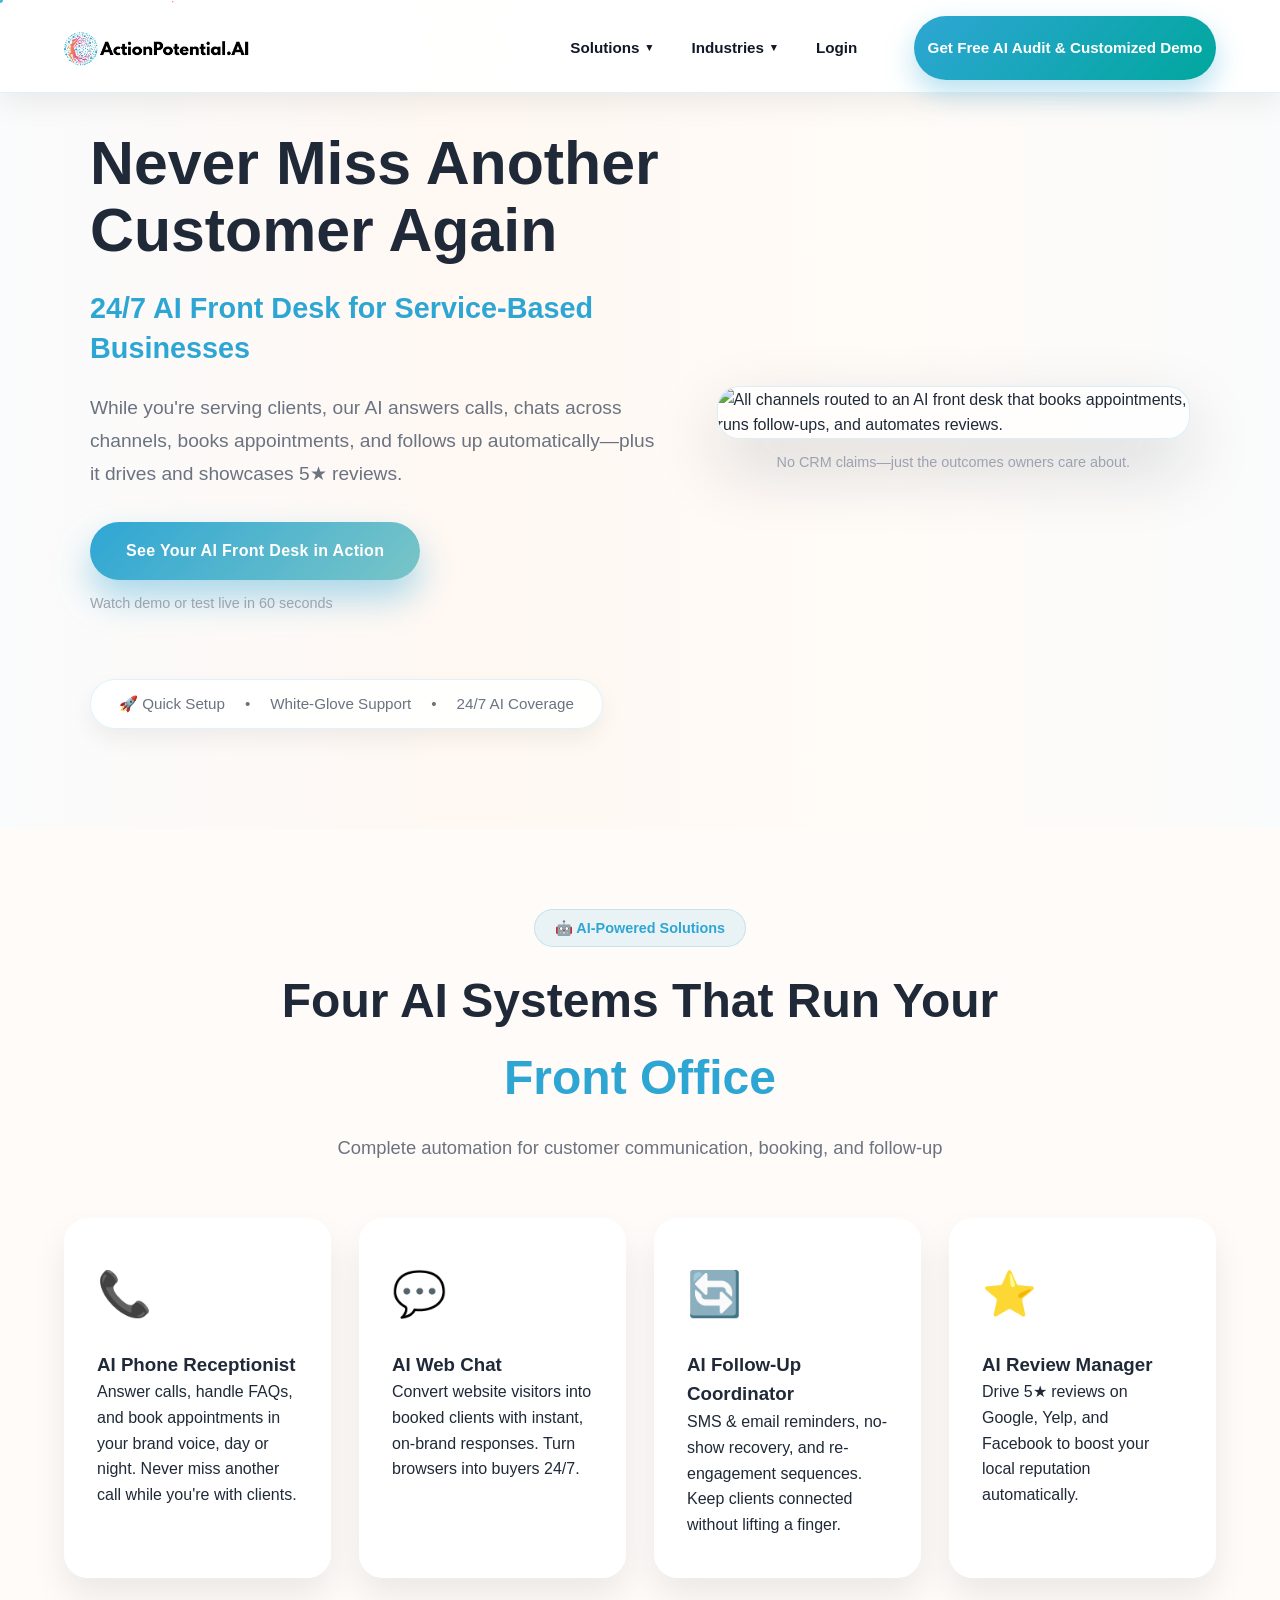
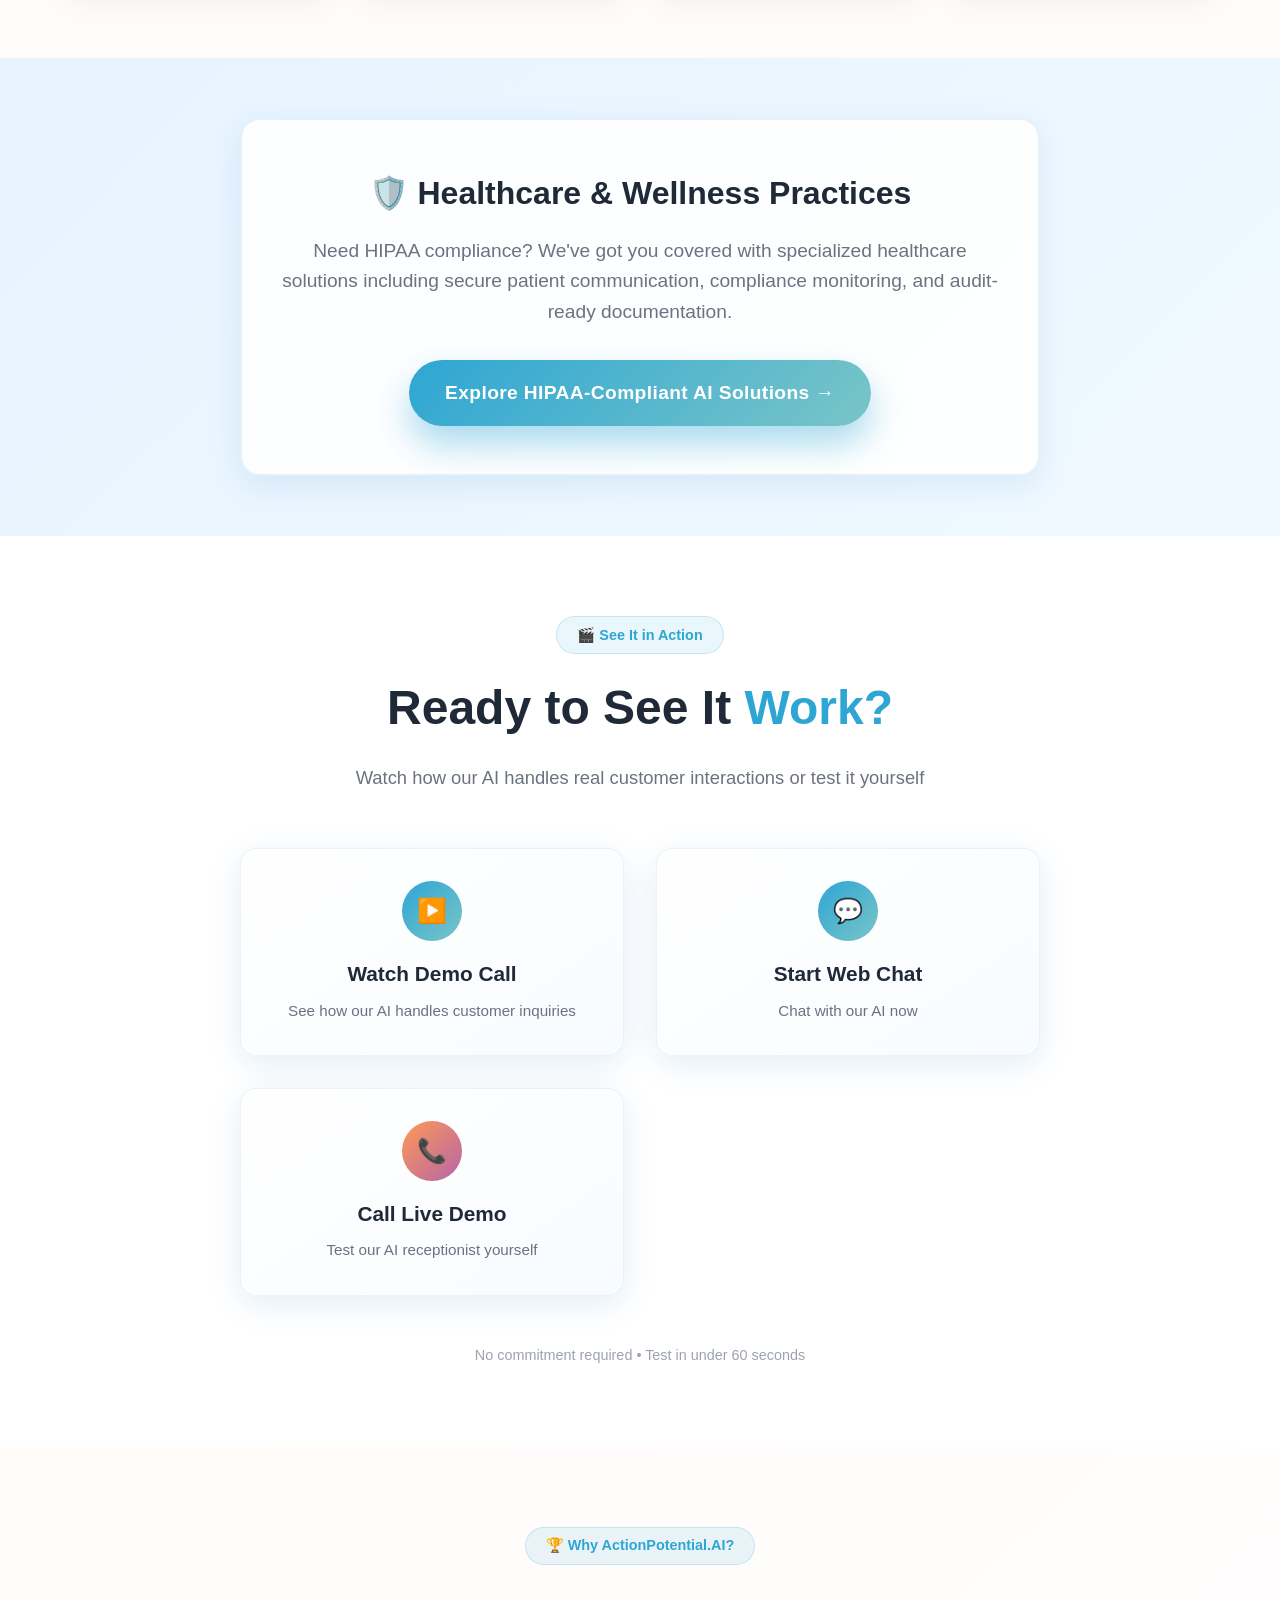
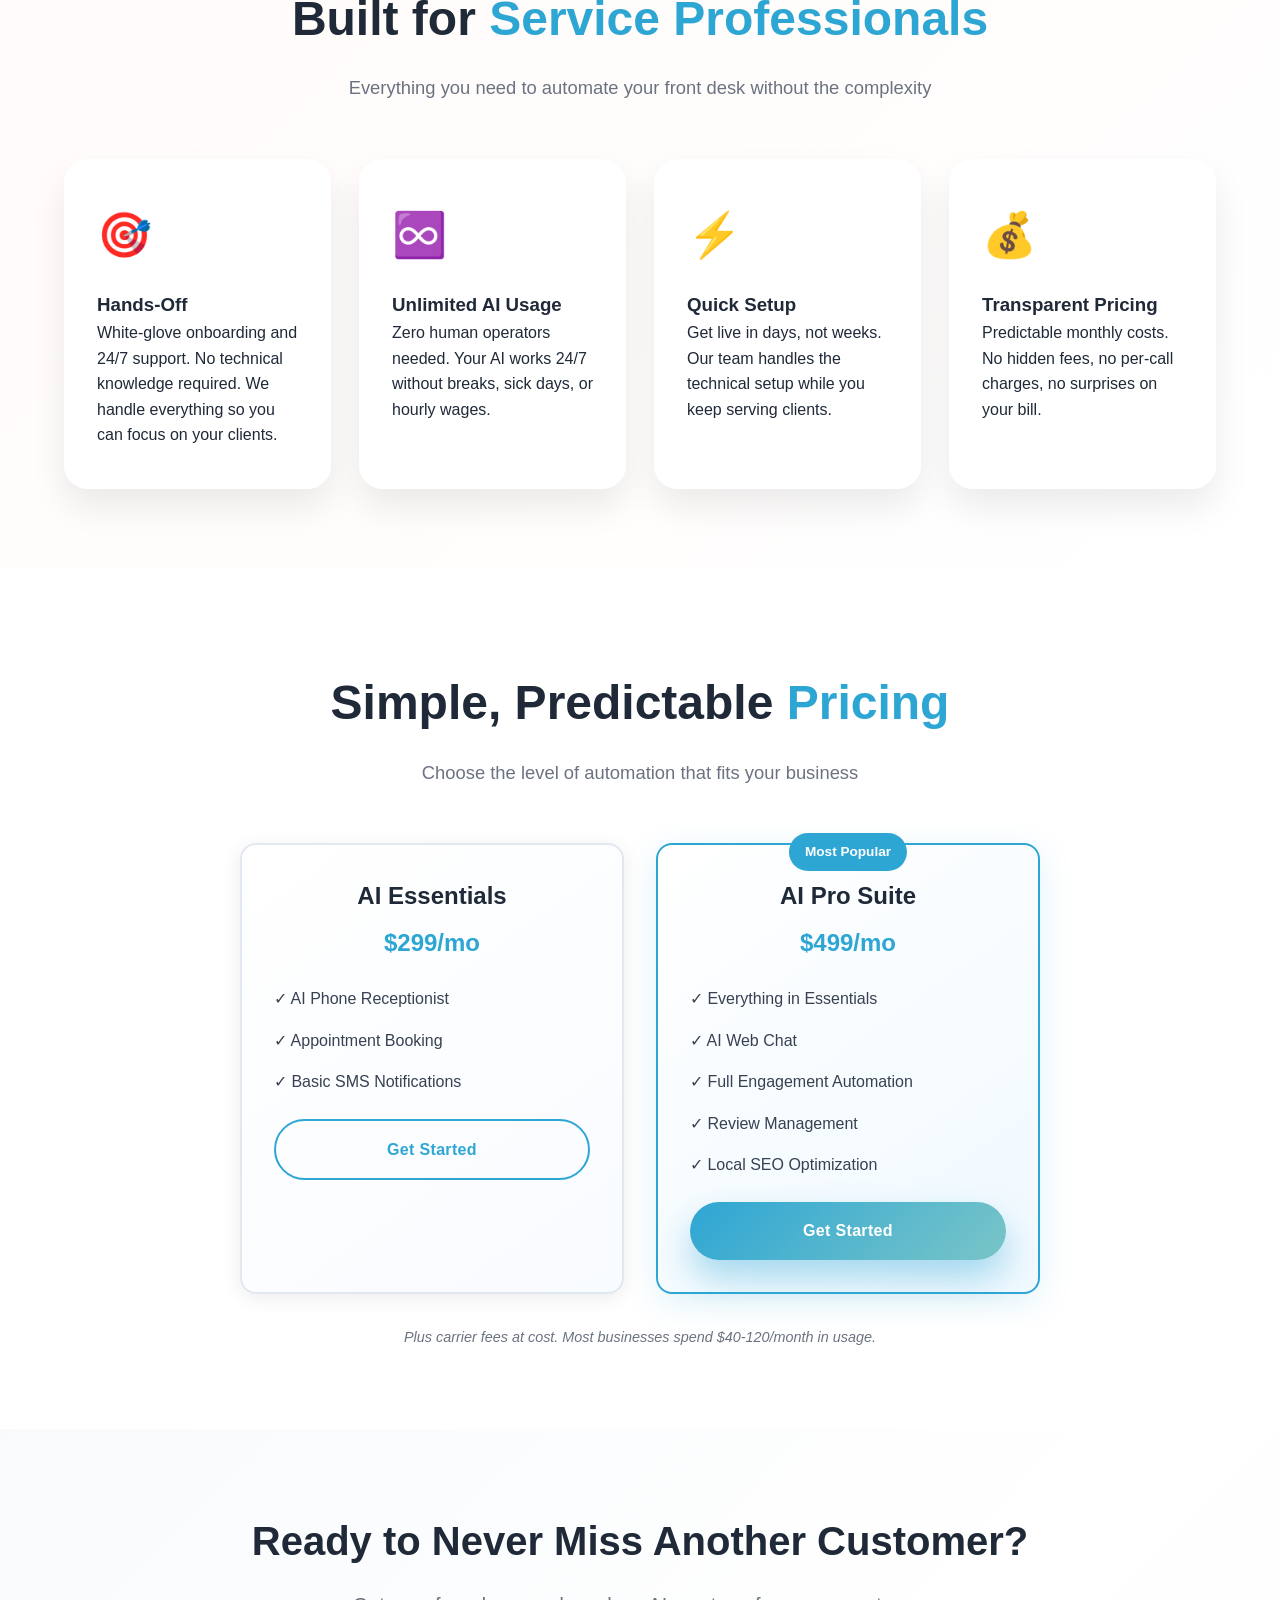
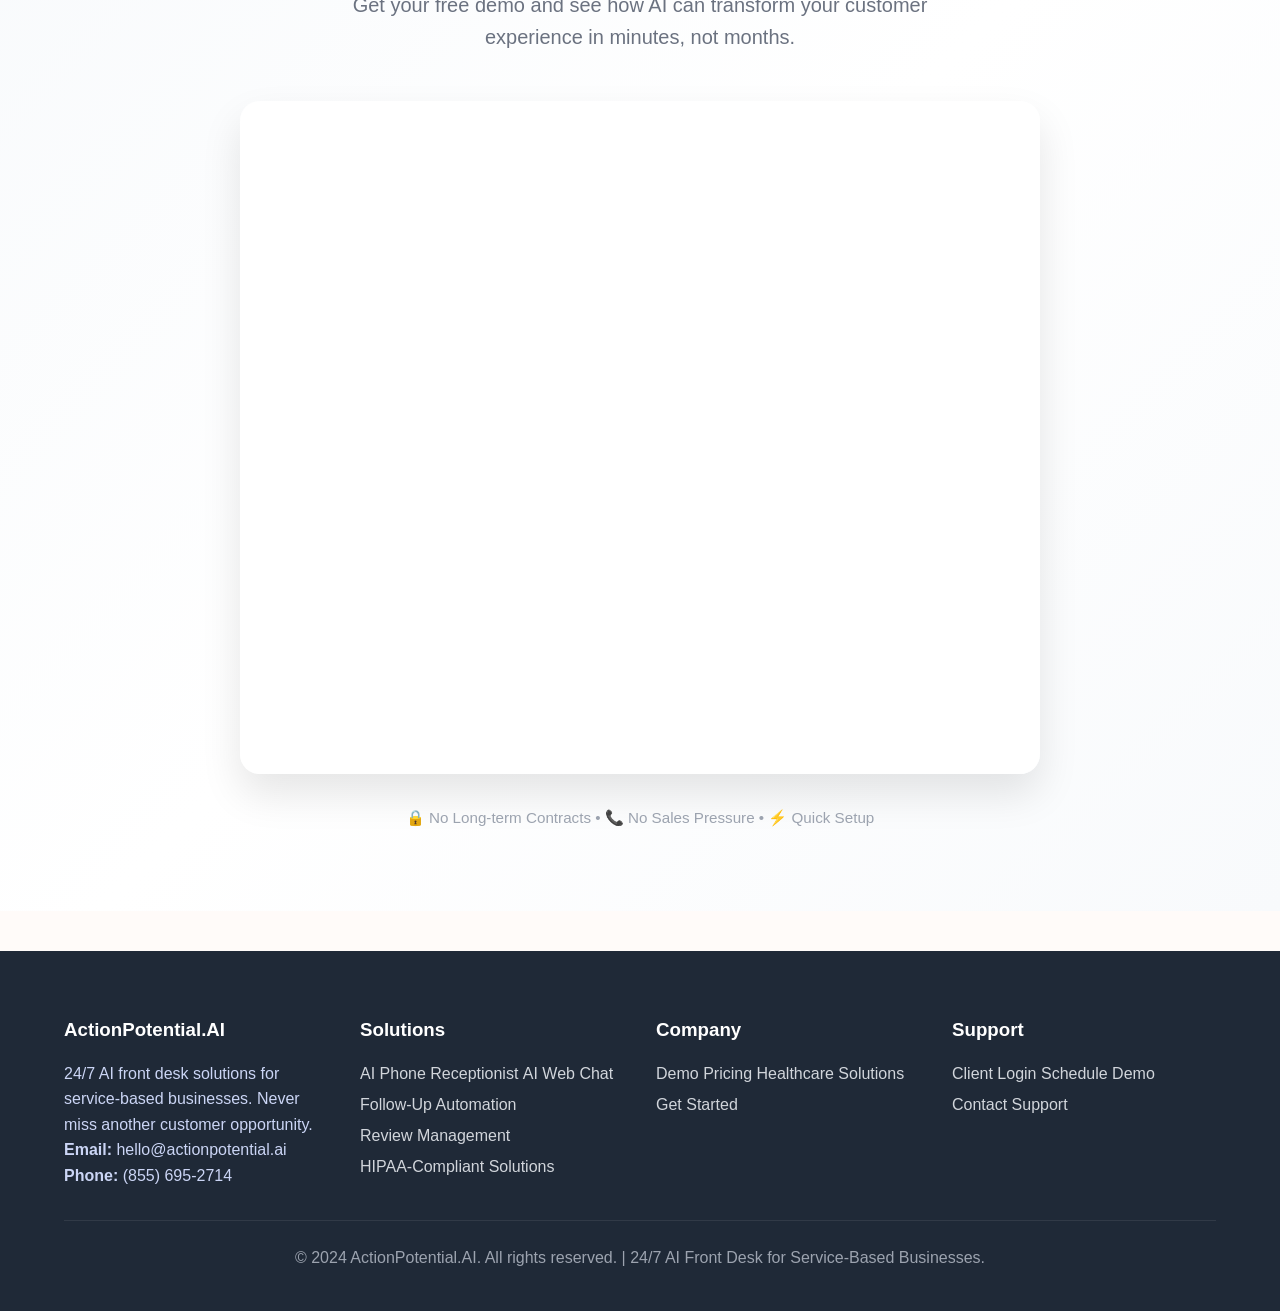
==== commit 4a1b0881: "Refactor hero section to use a grid layout and add SVG illustration Co-authored-by: carysears <carys" ====
--- a/index.html
+++ b/index.html
@@ -559,11 +559,49 @@
         }
 
         .hero-content {
-            text-align: center;
-            max-width: 840px;
+            max-width: 1100px;
             margin: 0 auto;
             position: relative;
             z-index: 2;
+        }
+
+        .hero-grid {
+            display: grid;
+            grid-template-columns: minmax(0, 1.1fr) minmax(0, 0.9fr);
+            align-items: center;
+            gap: 3rem;
+        }
+
+        .hero-copy {
+            text-align: left;
+        }
+
+        .hero-copy .rating {
+            justify-content: flex-start;
+            margin-top: 2rem;
+        }
+
+        .hero-visual {
+            display: flex;
+            justify-content: center;
+            align-items: center;
+        }
+
+        .hero-visual img {
+            width: 100%;
+            max-width: 520px;
+            height: auto;
+            border-radius: 22px;
+            box-shadow: 0 28px 70px rgba(15, 23, 42, 0.16);
+            border: 1px solid rgba(46, 166, 212, 0.18);
+            background: rgba(255, 255, 255, 0.7);
+        }
+
+        .hero-visual-note {
+            margin-top: 0.75rem;
+            text-align: center;
+            color: #9ca3af;
+            font-size: 0.9rem;
         }
 
         .hero h1 {
@@ -943,6 +981,19 @@
 
             .hero {
                 padding: 120px 0 80px;
+            }
+
+            .hero-grid {
+                grid-template-columns: 1fr;
+                gap: 2rem;
+            }
+
+            .hero-copy {
+                text-align: center;
+            }
+
+            .hero-copy .rating {
+                justify-content: center;
             }
 
             .services-grid,
@@ -1069,34 +1120,48 @@
     <section class="hero">
         <div class="container">
             <div class="hero-content">
-                <div class="hero-text">
-                    <h1>
-                        Never Miss Another Customer Again
-                    </h1>
-                    <h2 style="font-size: 1.8rem; font-weight: 600; color: #2EA6D4; margin: 1.5rem 0; line-height: 1.4;">
-                        24/7 AI Front Desk for Service-Based Businesses
-                    </h2>
-                    <p style="font-size: 1.2rem; color: #6b7280; margin-bottom: 2rem; line-height: 1.7;">
-                        While you're serving clients, our AI answers calls, books appointments, and follows up automatically. No missed opportunities, no voicemail tag, no hiring headaches.
-                    </p>
-                    
-                    <!-- CTA Button -->
-                    <div style="margin: 2rem 0;">
-                        <a href="#demo" class="btn-primary">
-                            See Your AI Front Desk in Action
-                        </a>
-                        <p style="margin-top: 0.75rem; color: #9ca3af; font-size: 0.9rem;">
-                            Watch demo or test live in 60 seconds
+                <div class="hero-grid">
+                    <div class="hero-copy">
+                        <h1>
+                            Never Miss Another Customer Again
+                        </h1>
+                        <h2 style="font-size: 1.8rem; font-weight: 600; color: #2EA6D4; margin: 1.5rem 0; line-height: 1.4;">
+                            24/7 AI Front Desk for Service-Based Businesses
+                        </h2>
+                        <p style="font-size: 1.2rem; color: #6b7280; margin-bottom: 2rem; line-height: 1.7;">
+                            While you're serving clients, our AI answers calls, chats across channels, books appointments, and follows up automatically—plus it drives and showcases 5★ reviews.
                         </p>
+                        
+                        <!-- CTA Button -->
+                        <div style="margin: 2rem 0;">
+                            <a href="#demo" class="btn-primary">
+                                See Your AI Front Desk in Action
+                            </a>
+                            <p style="margin-top: 0.75rem; color: #9ca3af; font-size: 0.9rem;">
+                                Watch demo or test live in 60 seconds
+                            </p>
+                        </div>
+                        
+                        <!-- Badge Row -->
+                        <div class="rating">
+                            <span>🚀 Quick Setup</span>
+                            <span style="margin: 0 0.5rem;">•</span>
+                            <span>White-Glove Support</span>
+                            <span style="margin: 0 0.5rem;">•</span>
+                            <span>24/7 AI Coverage</span>
+                        </div>
                     </div>
-                    
-                    <!-- Badge Row -->
-                    <div class="rating" style="justify-content: center; margin-top: 2rem;">
-                        <span>🚀 Quick Setup</span>
-                        <span style="margin: 0 0.5rem;">•</span>
-                        <span>White-Glove Support</span>
-                        <span style="margin: 0 0.5rem;">•</span>
-                        <span>24/7 AI Coverage</span>
+
+                    <div class="hero-visual">
+                        <div style="width: 100%;">
+                            <img
+                                src="hero-unified-inbox.svg"
+                                alt="All channels routed to an AI front desk that books appointments, runs follow-ups, and automates reviews."
+                                loading="eager"
+                                decoding="async"
+                            >
+                            <div class="hero-visual-note">No CRM claims—just the outcomes owners care about.</div>
+                        </div>
                     </div>
                 </div>
             </div>
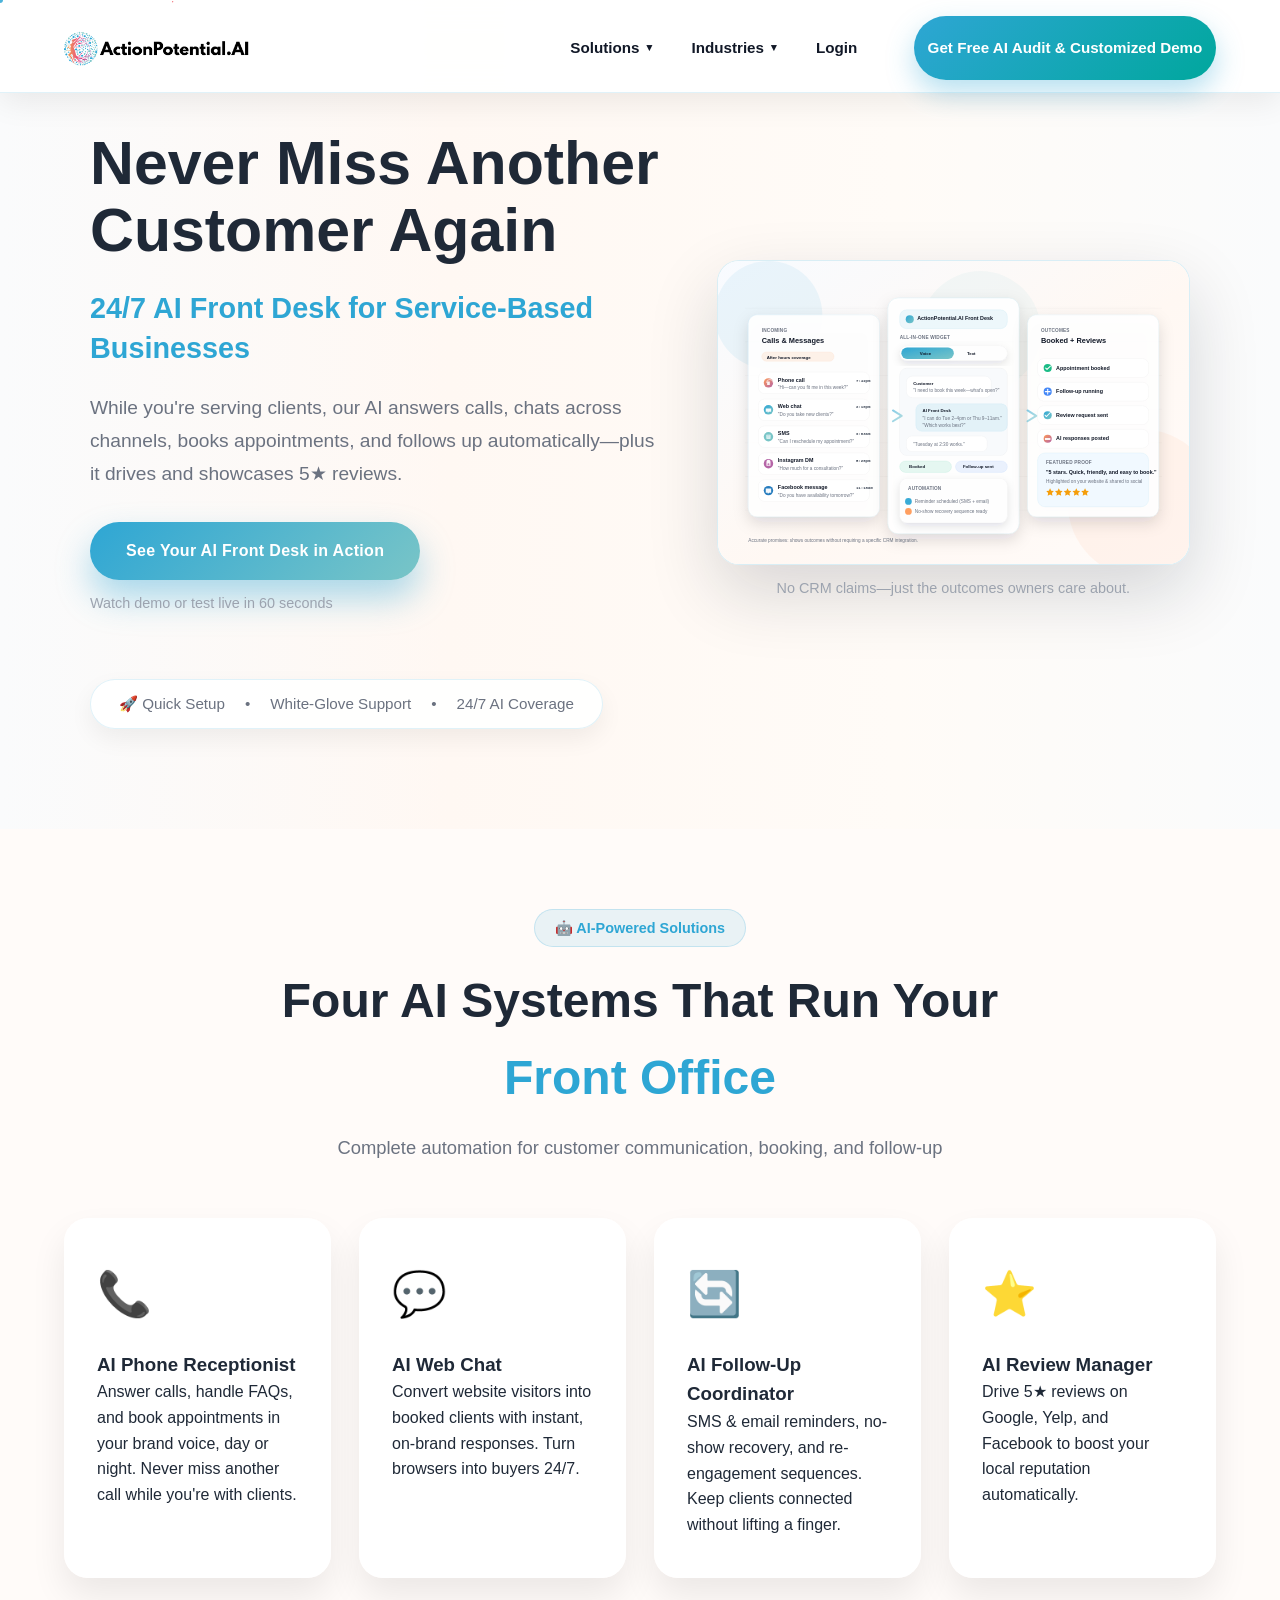
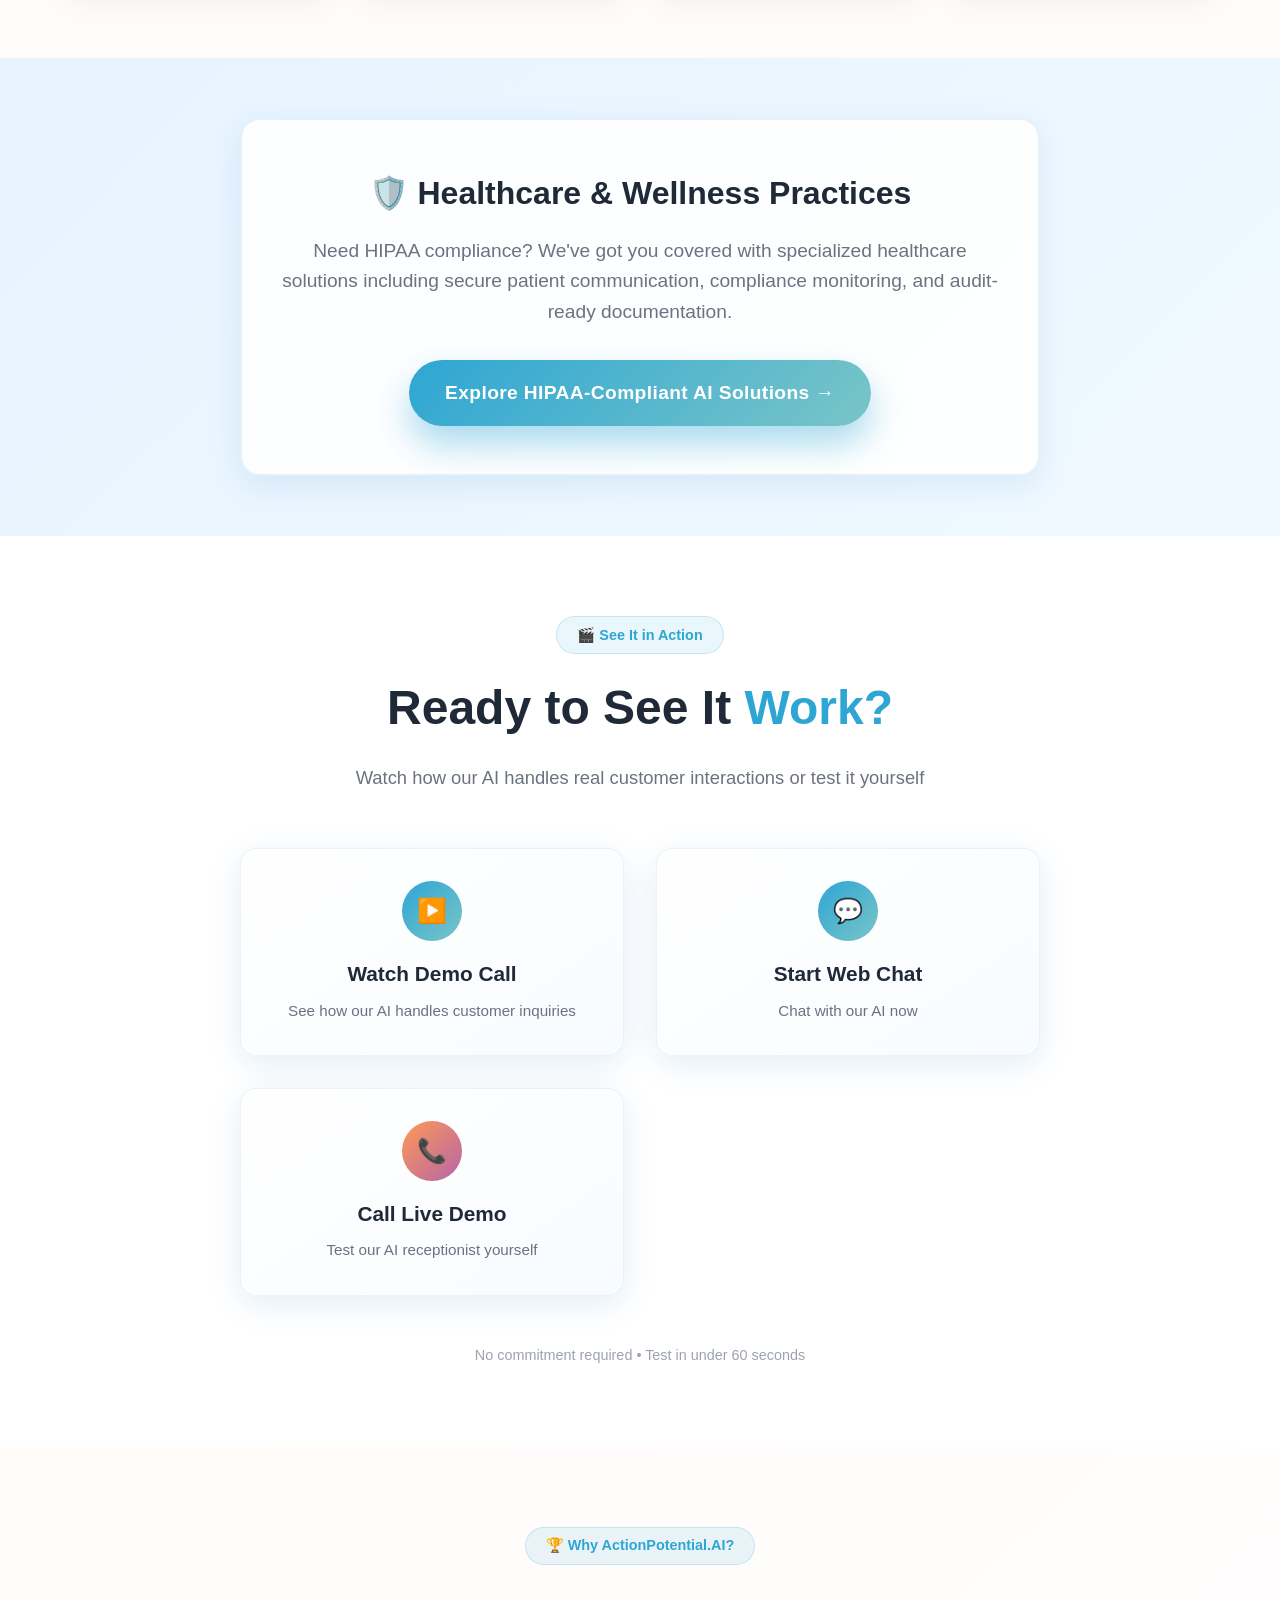
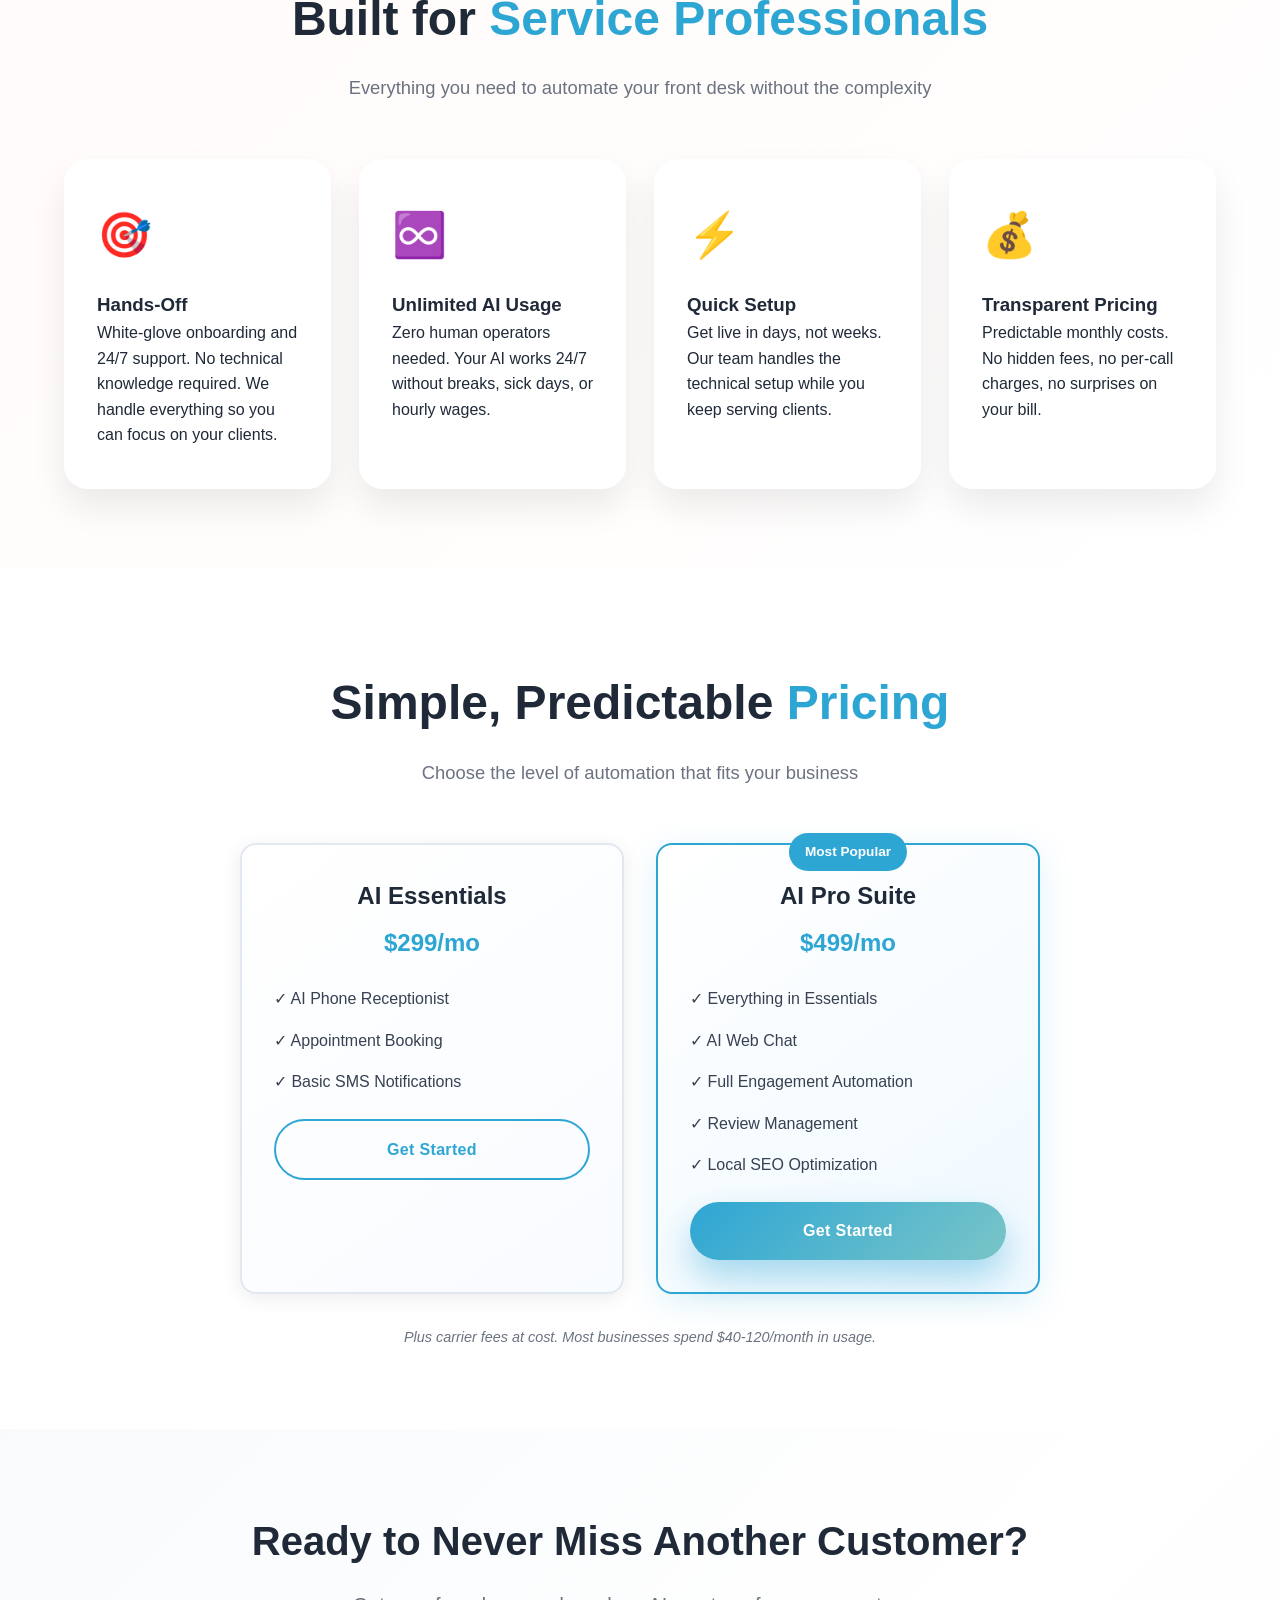
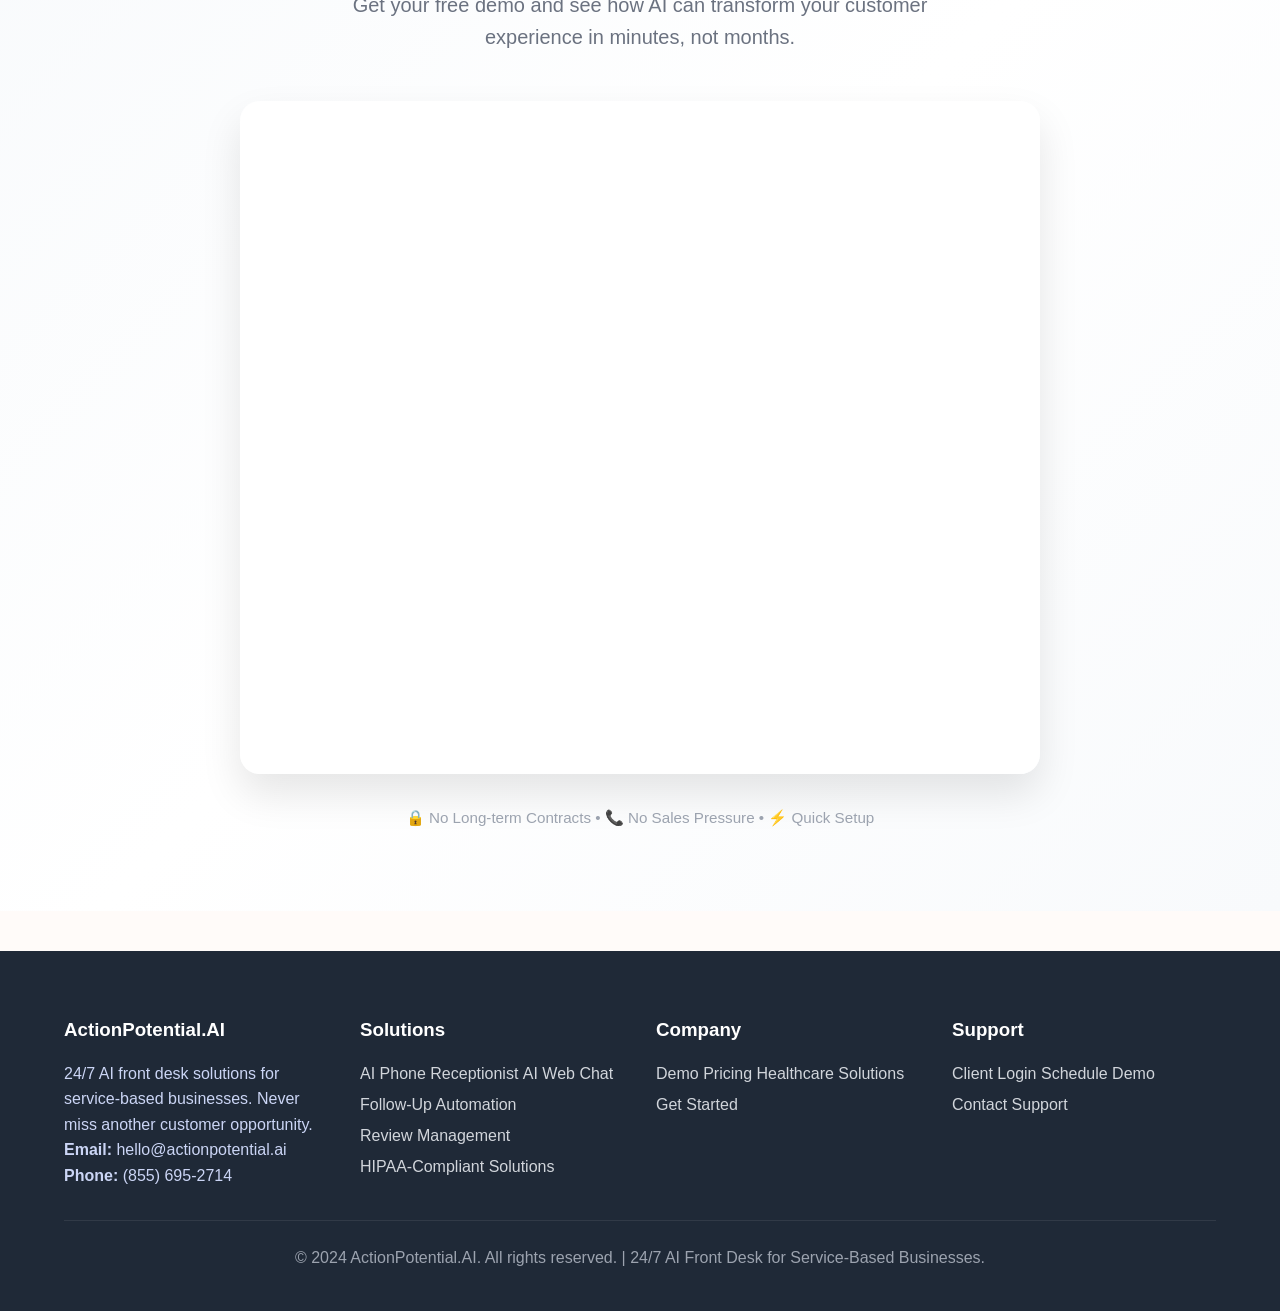
==== commit 238167e1: "Add engagement web chat widget to homepage" ====
--- a/index.html
+++ b/index.html
@@ -1517,19 +1517,41 @@
             });
         }
 
-        // Open LeadConnector chat when the Start Web Chat tile is clicked
+        // Open chat widget when the Start Web Chat tile is clicked
         document.addEventListener('DOMContentLoaded', function() {
             var chatTile = document.getElementById('start-web-chat-tile');
             if (chatTile) {
                 chatTile.addEventListener('click', function() {
+                    // Preferred: LeadConnector widget API (if present)
                     if (window.leadConnector && window.leadConnector.chatWidget && typeof window.leadConnector.chatWidget.openWidget === 'function') {
                         window.leadConnector.chatWidget.openWidget();
-                    } else {
-                        // Fallback: try to focus the widget by dispatching a click on the bubble if present
-                        var bubble = document.querySelector('[id^="lccwp-chat-widget"], .lcw-widget, .lcw-bubble');
-                        if (bubble) {
-                            bubble.click();
-                        }
+                        return;
+                    }
+
+                    // Fallback: click common widget bubble/container elements (engagement widget, etc.)
+                    var bubble = document.querySelector(
+                        [
+                            // Engagement widget container / likely clickable elements
+                            '#engagement-widget-container button',
+                            '#engagement-widget-container [role="button"]',
+                            '#engagement-widget-container a',
+                            '#engagement-widget-container',
+
+                            // LeadConnector DOM fallbacks (if loaded but API isn't ready)
+                            '[id^="lccwp-chat-widget"]',
+                            '.lcw-widget',
+                            '.lcw-bubble',
+
+                            // Generic chat bubble guesses (safe no-op if absent)
+                            '.chat-widget',
+                            '.chat-bubble',
+                            '.cw-widget',
+                            '.cw-bubble'
+                        ].join(', ')
+                    );
+
+                    if (bubble) {
+                        bubble.click();
                     }
                 });
             }
@@ -1667,10 +1689,31 @@
         });
     </script>
 
-    <script 
-        src="https://beta.leadconnectorhq.com/loader.js"  
-        data-resources-url="https://beta.leadconnectorhq.com/chat-widget/loader.js" 
-        data-widget-id="689ea3f2ed32875e3b14b2f4">
+    <!-- Engagement Widget Container -->
+    <div id="engagement-widget-container" style="position: fixed; bottom: 20px; right: 20px; z-index: 9999;"></div>
+
+    <!-- Start Web Widget Script -->
+    <script>
+        window.engagementContextExtra = {
+            // Add your custom data here
+        };
+        (function (w, i, d, g, e, t) {
+            const s = w.createElement(i);
+            d.forEach(([k, v]) => s.setAttribute(k, v));
+            w.body.appendChild(s);
+        })(
+            document,
+            'script',
+            [['async', 1],
+                ['crossorigin', 1],
+                ['type', 'module'],
+                ['id', 'engagementWidget'],
+                ['src', 'https://cdn.chatwidgets.net/widget/livechat/bundle.js'],
+                ['data-env', '//graph.mycrmsupport.net'],
+                ['data-instance', 'aIlWxNpg5fzfUZ3i'],
+                ['data-container', '#engagement-widget-container']]
+        );
     </script>
+    <!-- End Web Widget Script -->
 </body>
 </html>
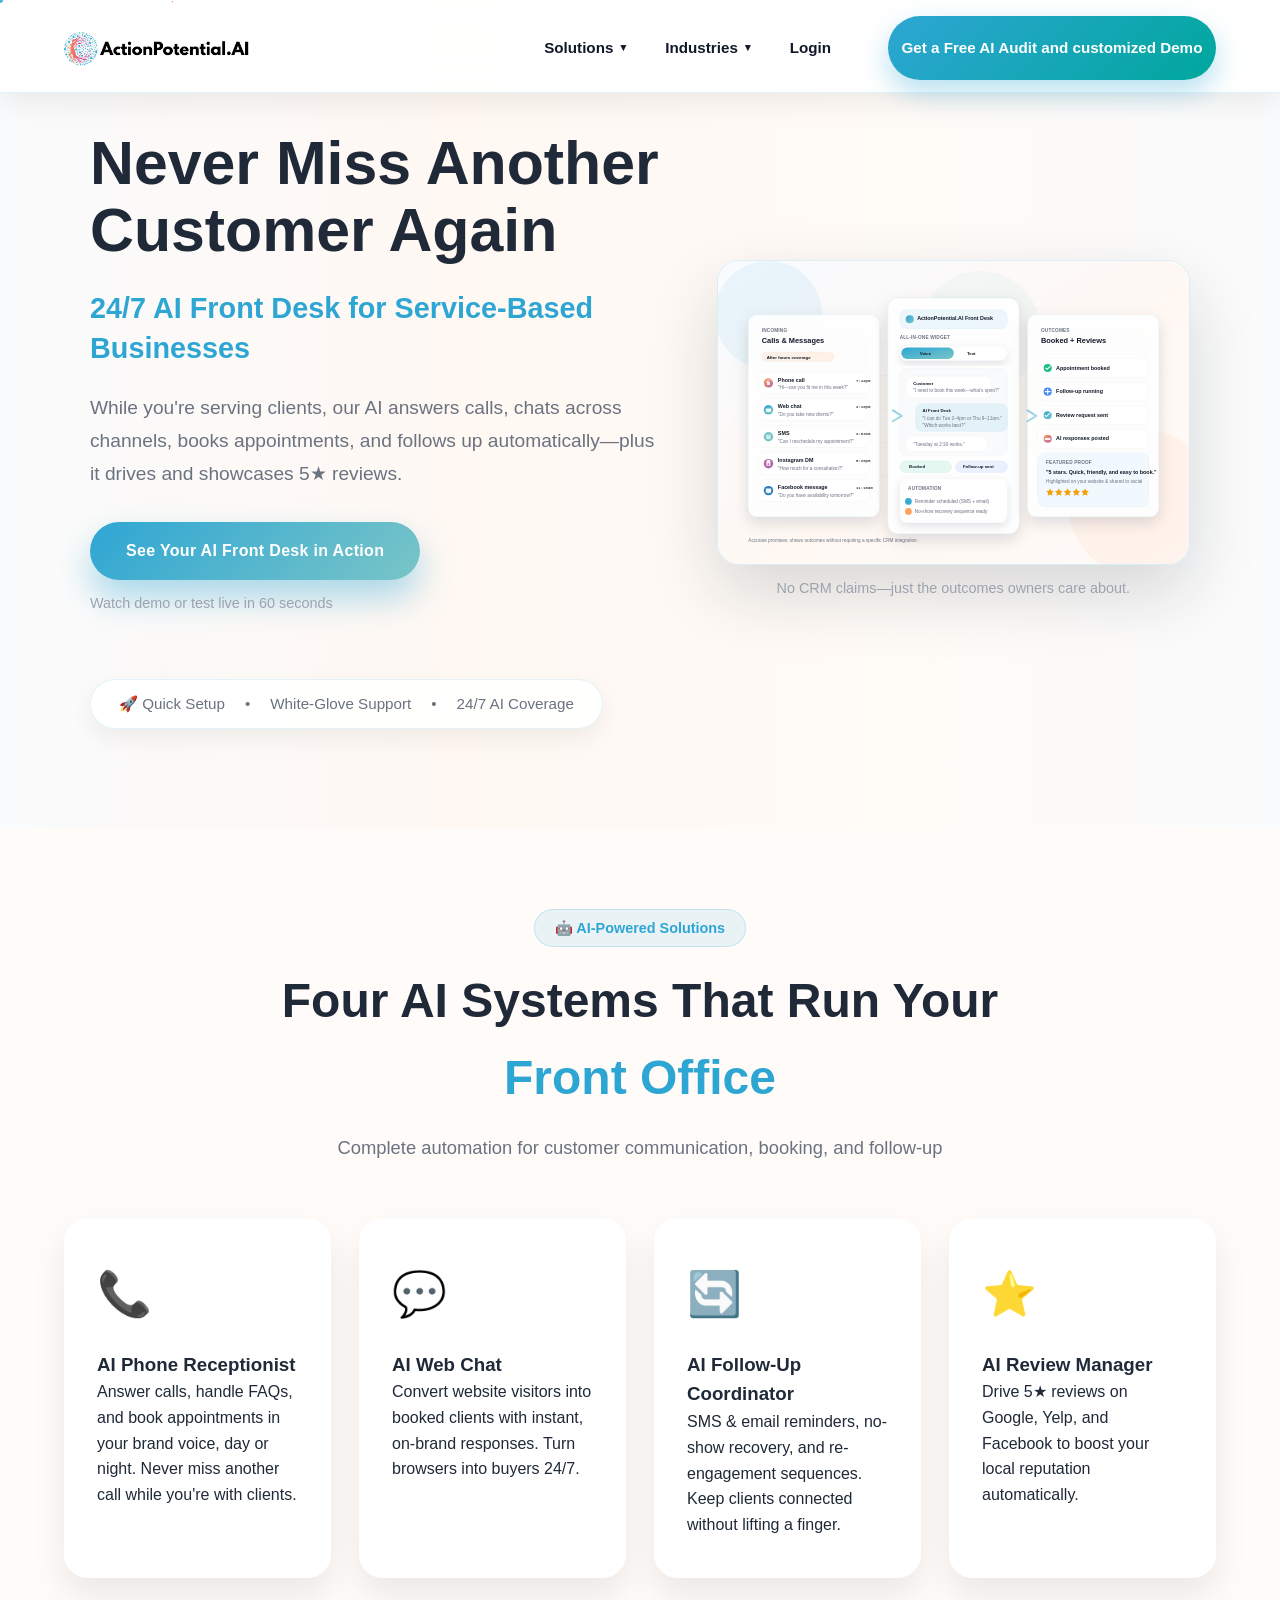
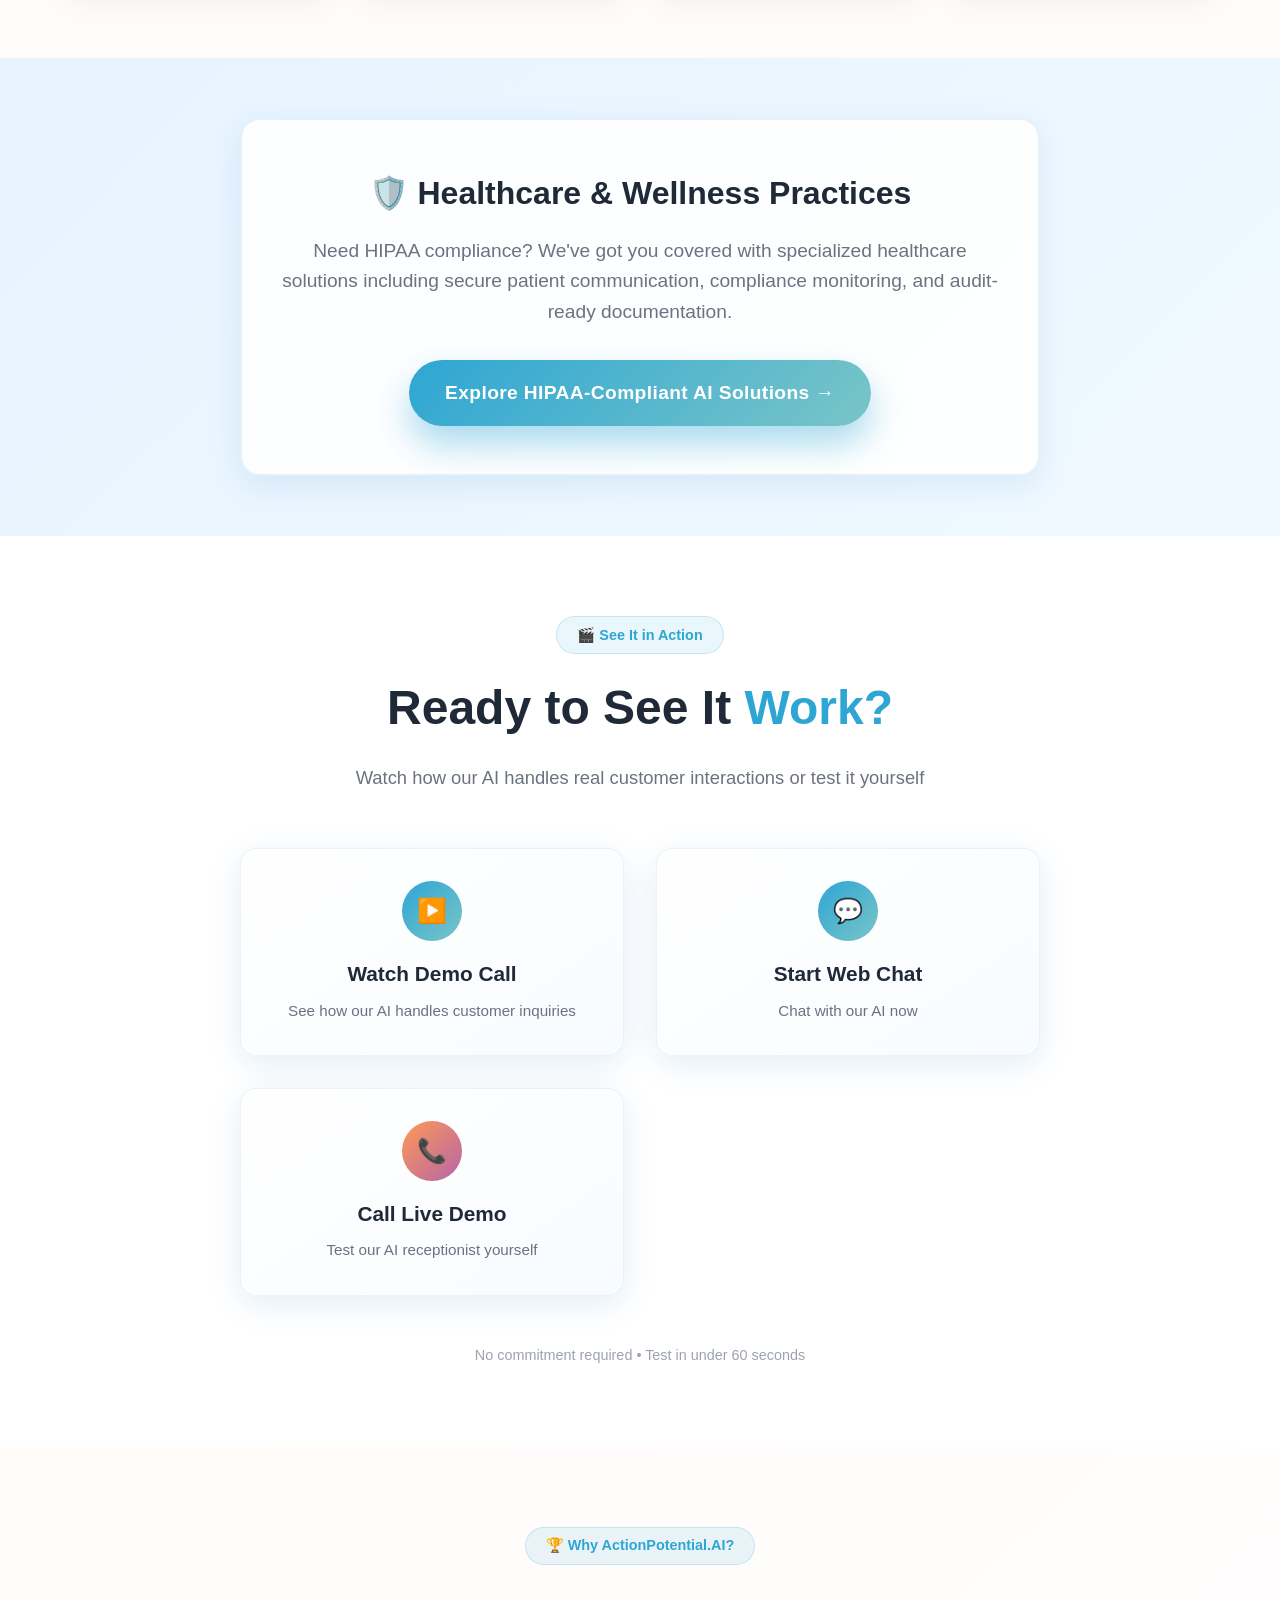
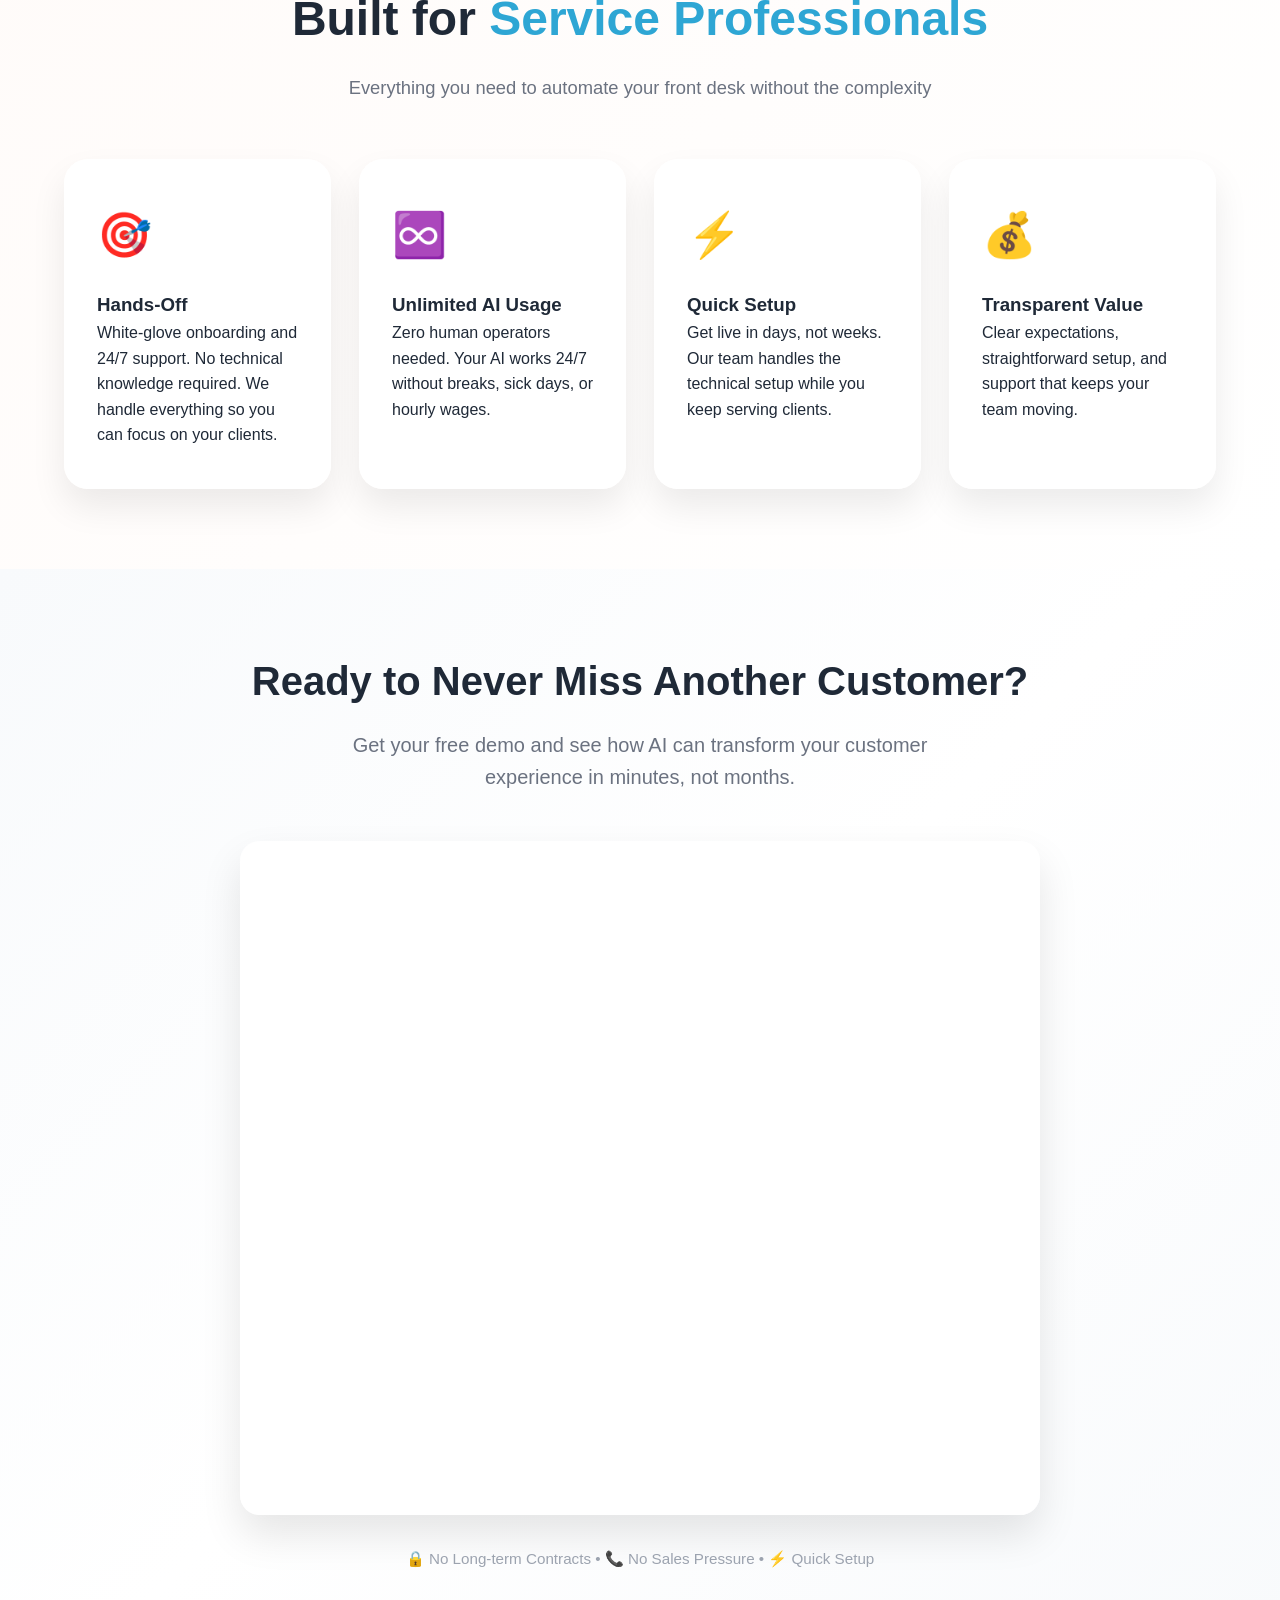
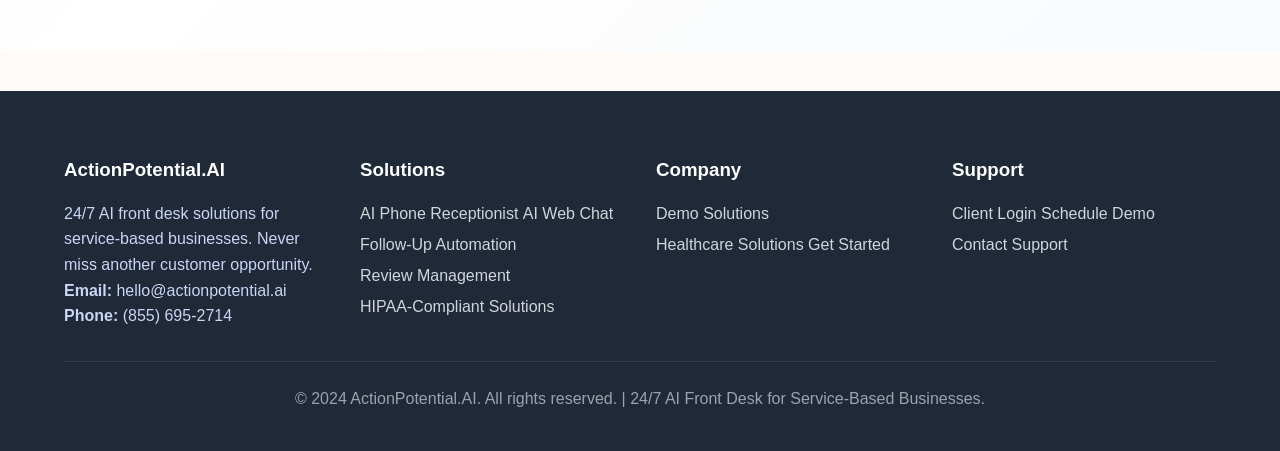
==== commit 9dcde9a0: "Remove pricing mentions and standardize CTA copy Co-authored-by: CarySears <CarySears@users.noreply." ====
--- a/index.html
+++ b/index.html
@@ -802,68 +802,6 @@
             background: linear-gradient(135deg, #fffbf9 0%, #ffffff 60%, #fffbf9 100%);
         }
 
-        .pricing-grid {
-            max-width: 900px;
-            margin: 0 auto;
-            display: grid;
-            grid-template-columns: repeat(auto-fit, minmax(260px, 1fr));
-            gap: 1.75rem;
-        }
-
-        .pricing-card {
-            background: var(--glass);
-            padding: 2.25rem;
-            border-radius: 24px;
-            border: 1px solid rgba(255, 255, 255, 0.7);
-            text-align: center;
-            box-shadow: 0 25px 50px rgba(0, 0, 0, 0.08);
-        }
-
-        .pricing-card.featured {
-            border: 2px solid var(--brand);
-            box-shadow: 0 35px 60px rgba(46, 166, 212, 0.2);
-            position: relative;
-        }
-
-        .pricing-card.featured::before {
-            content: "Most Popular";
-            position: absolute;
-            top: -14px;
-            left: 50%;
-            transform: translateX(-50%);
-            background: var(--brand);
-            color: white;
-            padding: 0.35rem 1.25rem;
-            border-radius: 999px;
-            font-size: 0.85rem;
-            letter-spacing: 0.02em;
-        }
-
-        .pricing-price {
-            font-size: 2.2rem;
-            font-weight: 700;
-            color: var(--brand);
-            margin: 1rem 0;
-        }
-
-        .pricing-list {
-            text-align: left;
-            margin: 1.5rem 0;
-        }
-
-        .pricing-list p {
-            color: var(--ink);
-            margin-bottom: 0.75rem;
-        }
-
-        .pricing-footnote {
-            text-align: center;
-            margin-top: 2rem;
-            color: var(--muted);
-            font-style: italic;
-            font-size: 0.9rem;
-        }
-
         .cta-panel {
             max-width: 860px;
             margin: 0 auto;
@@ -997,8 +935,7 @@
             }
 
             .services-grid,
-            .demo-grid,
-            .pricing-grid {
+            .demo-grid {
                 grid-template-columns: 1fr;
             }
 
@@ -1109,7 +1046,7 @@
                         <span class="spacer" aria-hidden="true"></span>
                     </li>
                     <li>
-                        <a href="/#book-demo" class="nav-link cta-link">Get Free AI Audit & Customized Demo</a>
+                        <a href="/#book-demo" class="nav-link cta-link">Get a Free AI Audit and customized Demo</a>
                     </li>
                 </ul>
             </nav>
@@ -1291,56 +1228,9 @@
                 
                 <div class="service-card">
                     <div class="service-icon">💰</div>
-                    <h3>Transparent Pricing</h3>
-                    <p>Predictable monthly costs. No hidden fees, no per-call charges, no surprises on your bill.</p>
+                    <h3>Transparent Value</h3>
+                    <p>Clear expectations, straightforward setup, and support that keeps your team moving.</p>
                 </div>
-            </div>
-        </div>
-    </section>
-
-    <!-- Pricing Section -->
-    <section id="pricing" style="padding: 80px 0; background: #ffffff;">
-        <div class="container">
-            <div class="section-header">
-                <h2>Simple, Predictable <span class="highlight">Pricing</span></h2>
-                <p>Choose the level of automation that fits your business</p>
-            </div>
-            
-            <div style="max-width: 800px; margin: 0 auto;">
-                <div style="display: grid; grid-template-columns: 1fr 1fr; gap: 2rem;">
-                    <!-- AI Essentials -->
-                    <div style="background: linear-gradient(145deg, #ffffff 0%, #f8fbff 100%); border: 2px solid #e2e8f0; border-radius: 16px; padding: 2rem; text-align: center; box-shadow: 0 4px 20px rgba(0, 0, 0, 0.08);">
-                        <h3 style="font-size: 1.5rem; font-weight: 700; color: #1f2937; margin-bottom: 0.5rem;">AI Essentials</h3>
-                        <p style="font-size: 1.5rem; font-weight: 600; color: #2EA6D4; margin-bottom: 1.5rem;">$299/mo</p>
-                        <div style="text-align: left; margin-bottom: 1.5rem;">
-                            <p style="color: #374151; line-height: 1.6; margin-bottom: 1rem;">✓ AI Phone Receptionist</p>
-                            <p style="color: #374151; line-height: 1.6; margin-bottom: 1rem;">✓ Appointment Booking</p>
-                            <p style="color: #374151; line-height: 1.6; margin-bottom: 1rem;">✓ Basic SMS Notifications</p>
-                        </div>
-                        <a href="#book-demo" class="btn-secondary" style="width: 100%; display: block; text-align: center;">Get Started</a>
-                    </div>
-
-                    <!-- AI Pro Suite -->
-                    <div style="background: linear-gradient(145deg, #ffffff 0%, #f0f9ff 100%); border: 2px solid #2EA6D4; border-radius: 16px; padding: 2rem; text-align: center; box-shadow: 0 8px 32px rgba(46, 166, 212, 0.15); position: relative;">
-                        <div style="position: absolute; top: -12px; left: 50%; transform: translateX(-50%); background: #2EA6D4; color: white; padding: 0.5rem 1rem; border-radius: 20px; font-size: 0.85rem; font-weight: 600;">
-                            Most Popular
-                        </div>
-                        <h3 style="font-size: 1.5rem; font-weight: 700; color: #1f2937; margin-bottom: 0.5rem;">AI Pro Suite</h3>
-                        <p style="font-size: 1.5rem; font-weight: 600; color: #2EA6D4; margin-bottom: 1.5rem;">$499/mo</p>
-                        <div style="text-align: left; margin-bottom: 1.5rem;">
-                            <p style="color: #374151; line-height: 1.6; margin-bottom: 1rem;">✓ Everything in Essentials</p>
-                            <p style="color: #374151; line-height: 1.6; margin-bottom: 1rem;">✓ AI Web Chat</p>
-                            <p style="color: #374151; line-height: 1.6; margin-bottom: 1rem;">✓ Full Engagement Automation</p>
-                            <p style="color: #374151; line-height: 1.6; margin-bottom: 1rem;">✓ Review Management</p>
-                            <p style="color: #374151; line-height: 1.6; margin-bottom: 1rem;">✓ Local SEO Optimization</p>
-                        </div>
-                        <a href="#book-demo" class="btn-primary" style="width: 100%; display: block; text-align: center;">Get Started</a>
-                    </div>
-                </div>
-                
-                <p style="text-align: center; color: #6b7280; font-size: 0.9rem; margin-top: 2rem; font-style: italic;">
-                    Plus carrier fees at cost. Most businesses spend $40-120/month in usage.
-                </p>
             </div>
         </div>
     </section>
@@ -1386,7 +1276,7 @@
                 <div class="footer-section">
                     <h3>Company</h3>
                     <a href="#demo">Demo</a>
-                    <a href="#pricing">Pricing</a>
+                    <a href="#services">Solutions</a>
                     <a href="hipaa.html">Healthcare Solutions</a>
                     <a href="#book-demo">Get Started</a>
                 </div>
@@ -1472,7 +1362,6 @@
                 '.cta-link',
                 '.service-card',
                 '.demo-card',
-                '.pricing-card',
                 '.mega-panel a',
                 '.nav-link',
                 'input',
@@ -1517,7 +1406,7 @@
             });
         }
 
-        // Open chat widget when the Start Web Chat tile is clicked
+        // Open LeadConnector chat widget when the Start Web Chat tile is clicked
         document.addEventListener('DOMContentLoaded', function() {
             var chatTile = document.getElementById('start-web-chat-tile');
             if (chatTile) {
@@ -1528,15 +1417,9 @@
                         return;
                     }
 
-                    // Fallback: click common widget bubble/container elements (engagement widget, etc.)
+                    // Fallback: click common widget bubble/container elements
                     var bubble = document.querySelector(
                         [
-                            // Engagement widget container / likely clickable elements
-                            '#engagement-widget-container button',
-                            '#engagement-widget-container [role="button"]',
-                            '#engagement-widget-container a',
-                            '#engagement-widget-container',
-
                             // LeadConnector DOM fallbacks (if loaded but API isn't ready)
                             '[id^="lccwp-chat-widget"]',
                             '.lcw-widget',
@@ -1689,31 +1572,19 @@
         });
     </script>
 
-    <!-- Engagement Widget Container -->
-    <div id="engagement-widget-container" style="position: fixed; bottom: 20px; right: 20px; z-index: 9999;"></div>
-
-    <!-- Start Web Widget Script -->
-    <script>
-        window.engagementContextExtra = {
-            // Add your custom data here
-        };
-        (function (w, i, d, g, e, t) {
-            const s = w.createElement(i);
-            d.forEach(([k, v]) => s.setAttribute(k, v));
-            w.body.appendChild(s);
-        })(
-            document,
-            'script',
-            [['async', 1],
-                ['crossorigin', 1],
-                ['type', 'module'],
-                ['id', 'engagementWidget'],
-                ['src', 'https://cdn.chatwidgets.net/widget/livechat/bundle.js'],
-                ['data-env', '//graph.mycrmsupport.net'],
-                ['data-instance', 'aIlWxNpg5fzfUZ3i'],
-                ['data-container', '#engagement-widget-container']]
-        );
+    <!-- LeadConnector Widgets -->
+    <!-- Bottom-right chat widget (as it was) -->
+    <script
+        src="https://beta.leadconnectorhq.com/loader.js"
+        data-resources-url="https://beta.leadconnectorhq.com/chat-widget/loader.js"
+        data-widget-id="692e35e1885ff875a3542ddb">
     </script>
-    <!-- End Web Widget Script -->
+
+    <!-- Top-right Voice AI widget (as it was) -->
+    <script
+        src="https://beta.leadconnectorhq.com/loader.js"
+        data-resources-url="https://beta.leadconnectorhq.com/chat-widget/loader.js"
+        data-widget-id="692e35dacf45958002fa546c">
+    </script>
 </body>
 </html>
